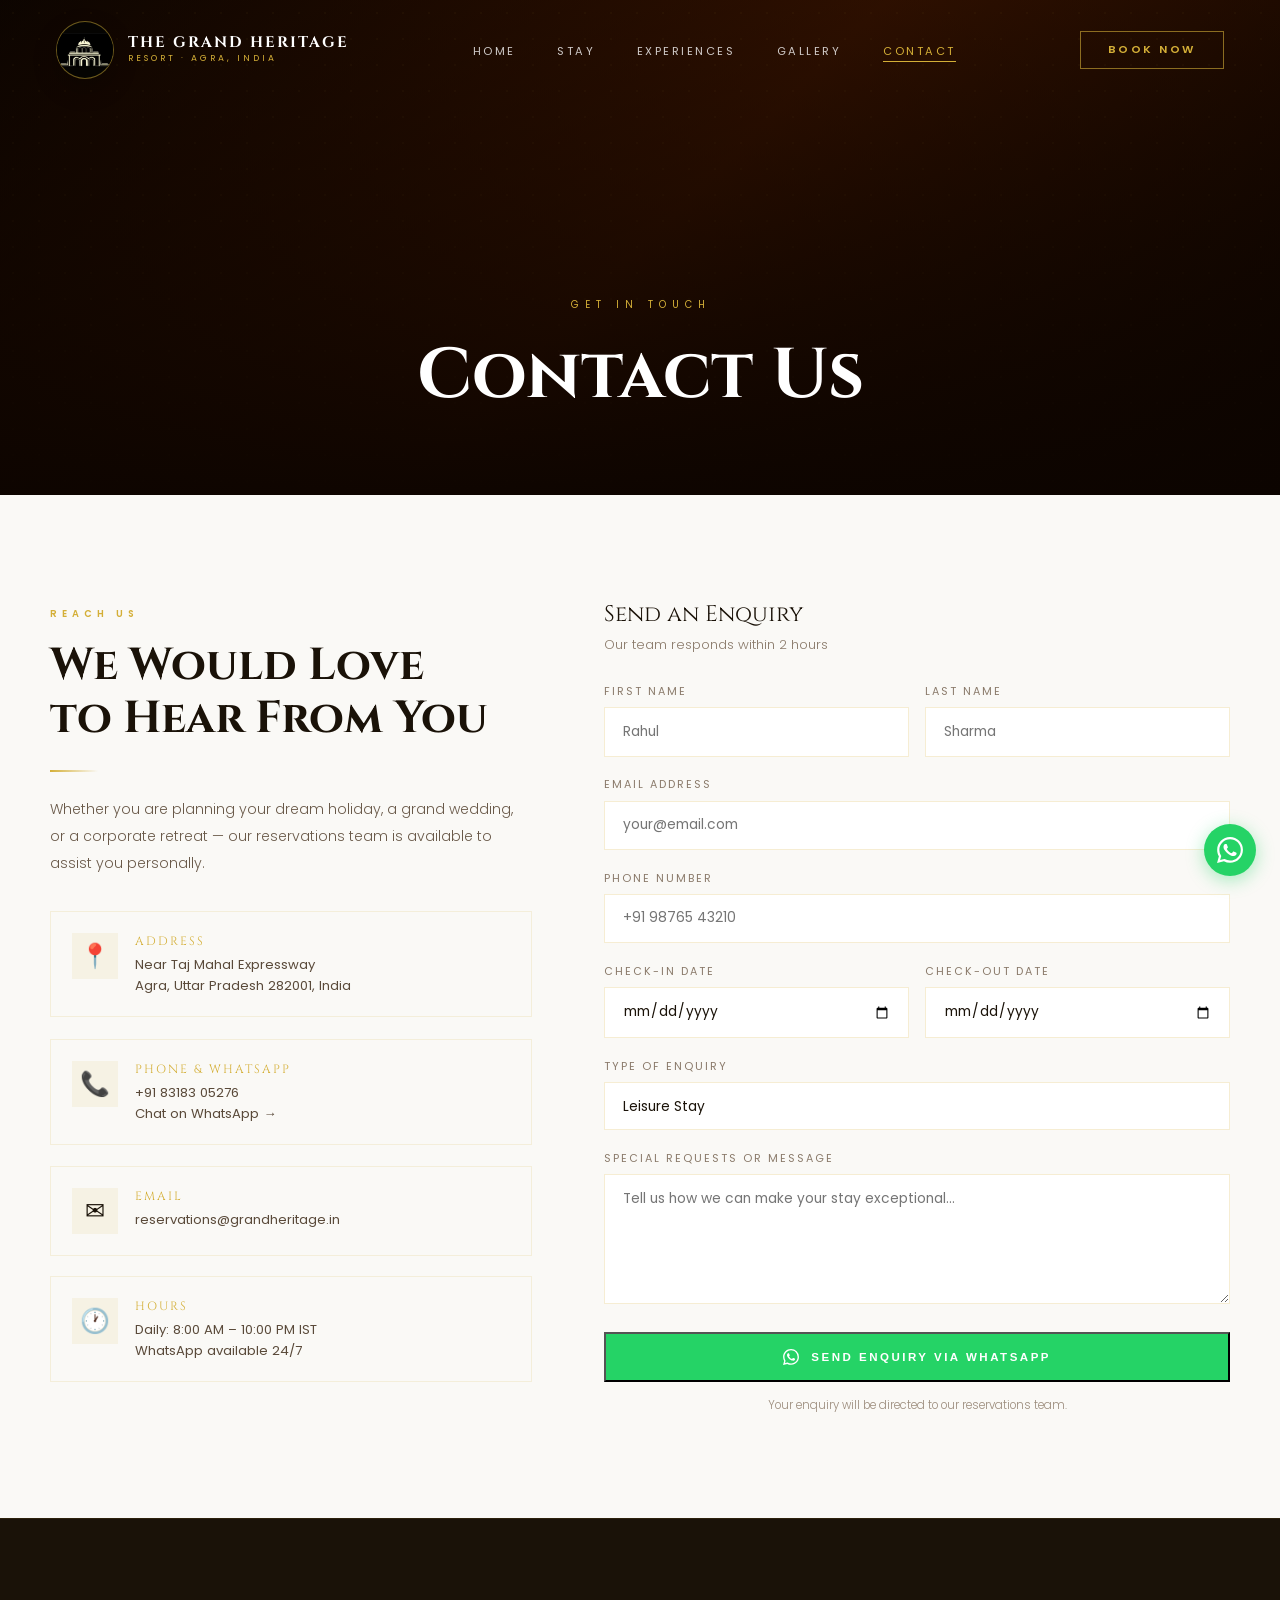
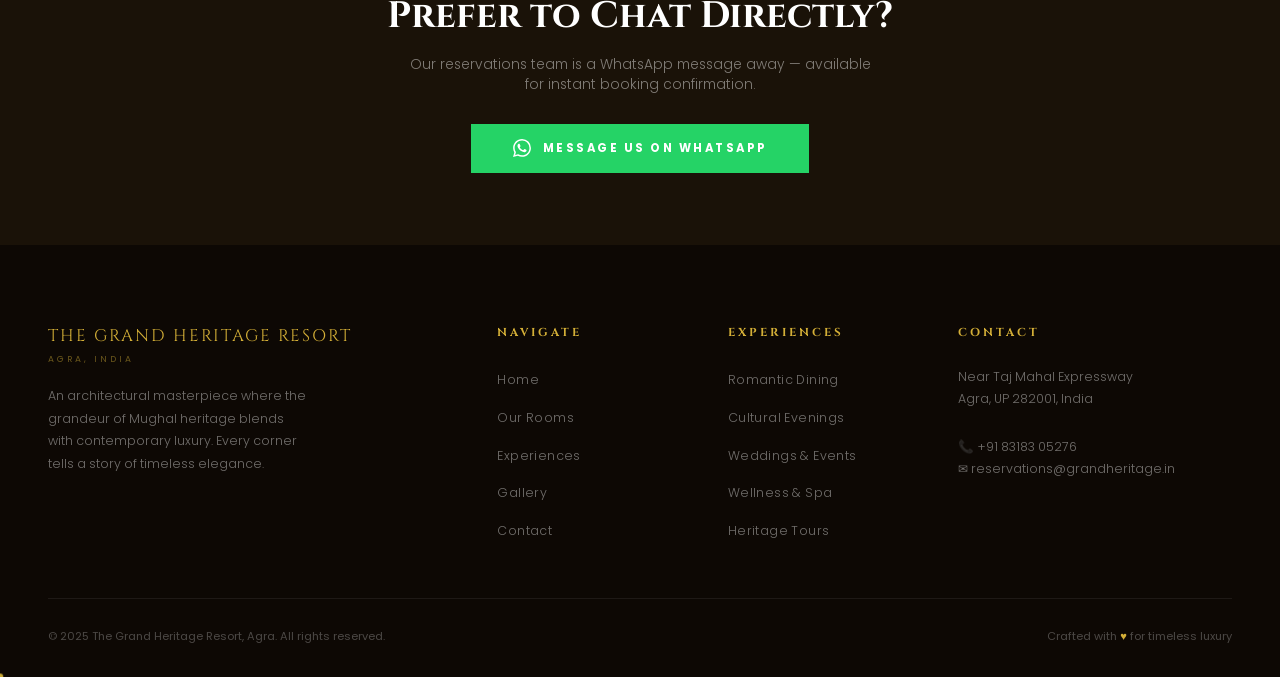
==== contact.html @ f19bd573 "Initial commit" ====
<!DOCTYPE html>
<html lang="en">
<head>
<meta charset="UTF-8">
<meta name="viewport" content="width=device-width,initial-scale=1.0">
<meta name="description" content="The Grand Heritage Resort, Agra — Luxury Heritage Hotel near Taj Mahal">
<title>Contact — The Grand Heritage Resort Agra</title>
<link rel="preconnect" href="https://fonts.googleapis.com"><link rel="preconnect" href="https://fonts.gstatic.com" crossorigin><link href="https://fonts.googleapis.com/css2?family=Cinzel:wght@400;600;700;900&family=Playfair+Display:ital,wght@0,400;0,700;1,400&family=Poppins:wght@300;400;500;600&display=swap" rel="stylesheet">
<link rel="stylesheet" href="style.css">
</head>
<body>
<nav class="navbar" id="navbar">
  <div class="nav-logo">
    <div class="nav-logo-crest">
      <img src="Images/Navlogo.png" alt="The Grand Heritage Resort logo" class="nav-logo-crest-img">
    </div>
    <div>
      <div class="nav-logo-text">THE GRAND HERITAGE</div>
      <div class="nav-logo-sub">Resort · Agra, India</div>
    </div>
  </div>
  <ul class="nav-links">
    <li><a href="index.html" id="nav-home">Home</a></li>
    <li><a href="stay.html" id="nav-stay">Stay</a></li>
    <li><a href="experiences.html" id="nav-exp">Experiences</a></li>
    <li><a href="gallery.html" id="nav-gallery">Gallery</a></li>
    <li><a href="contact.html" id="nav-contact"  class="active">Contact</a></li>
  </ul>
  <a href="https://wa.me/918318305276?text=Hello%20I%20want%20to%20book%20a%20room%20at%20The%20Grand%20Heritage%20Resort" target="_blank" rel="noopener" class="nav-cta"><span>Book Now</span></a>
  <button class="hamburger" id="hamburger" aria-label="Open menu" aria-expanded="false">
    <span></span><span></span><span></span>
  </button>
</nav>
<div class="mobile-menu" id="mobileMenu" role="dialog" aria-label="Navigation">
  <button class="mobile-close" id="mobileClose" aria-label="Close menu">✕</button>
  <a href="index.html" onclick="closeMobile()">Home</a>
  <div class="mob-divider"></div>
  <a href="stay.html" onclick="closeMobile()">Stay</a>
  <div class="mob-divider"></div>
  <a href="experiences.html" onclick="closeMobile()">Experiences</a>
  <div class="mob-divider"></div>
  <a href="gallery.html" onclick="closeMobile()">Gallery</a>
  <div class="mob-divider"></div>
  <a href="contact.html" onclick="closeMobile()">Contact</a>
  <div class="mob-divider"></div>
  <a href="https://wa.me/918318305276?text=Hello%20I%20want%20to%20book%20a%20room%20at%20The%20Grand%20Heritage%20Resort" target="_blank" rel="noopener" class="mob-book" onclick="closeMobile()">Book Now</a>
</div>

<section class="page-hero">
  <div class="page-hero-bg" style="background:linear-gradient(135deg,#0D0500,#3D1500,#0D0500);"></div>
  <div class="page-hero-pattern"></div>
  <div class="page-hero-overlay"></div>
  <div class="page-hero-content sr">
    <span class="hero-lbl">Get in Touch</span>
    <h1>Contact Us</h1>
  </div>
</section>

<section class="contact-section">
  <div class="contact-inner">
    <div class="sr sr-left">
      <span class="section-label">Reach Us</span>
      <h2 class="section-title" style="margin-bottom:1.3rem;">We Would Love<br>to Hear From You</h2>
      <div class="section-divider left"></div>
      <p style="color:#6A5A4A;line-height:1.9;font-size:.88rem;margin-bottom:2.2rem;font-weight:300;">Whether you are planning your dream holiday, a grand wedding, or a corporate retreat — our reservations team is available to assist you personally.</p>
      <div class="info-cards">
        <div class="info-card" data-tilt><div class="info-icon">📍</div><div><div class="info-title">Address</div><div class="info-value">Near Taj Mahal Expressway<br>Agra, Uttar Pradesh 282001, India</div></div></div>
        <div class="info-card" data-tilt><div class="info-icon">📞</div><div><div class="info-title">Phone & WhatsApp</div><div class="info-value"><a href="tel:+918318305276">+91 83183 05276</a><br><a href="https://wa.me/918318305276?text=Hello%20I%20want%20to%20book%20a%20room%20at%20The%20Grand%20Heritage%20Resort" target="_blank" rel="noopener">Chat on WhatsApp →</a></div></div></div>
        <div class="info-card" data-tilt><div class="info-icon">✉</div><div><div class="info-title">Email</div><div class="info-value"><a href="mailto:reservations@grandheritage.in">reservations@grandheritage.in</a></div></div></div>
        <div class="info-card" data-tilt><div class="info-icon">🕐</div><div><div class="info-title">Hours</div><div class="info-value">Daily: 8:00 AM – 10:00 PM IST<br>WhatsApp available 24/7</div></div></div>
      </div>
    </div>
    <div class="sr sr-right">
      <div class="contact-form-title">Send an Enquiry</div>
      <div class="contact-form-sub">Our team responds within 2 hours</div>
      <div id="contactForm">
        <div class="form-row">
          <div class="form-group"><label>First Name</label><input type="text" id="fname" placeholder="Rahul"></div>
          <div class="form-group"><label>Last Name</label><input type="text" id="lname" placeholder="Sharma"></div>
        </div>
        <div class="form-group"><label>Email Address</label><input type="email" id="email" placeholder="your@email.com"></div>
        <div class="form-group"><label>Phone Number</label><input type="tel" id="phone" placeholder="+91 98765 43210"></div>
        <div class="form-row">
          <div class="form-group"><label>Check-in Date</label><input type="date" id="checkin"></div>
          <div class="form-group"><label>Check-out Date</label><input type="date" id="checkout"></div>
        </div>
        <div class="form-group"><label>Type of Enquiry</label>
          <select id="enquiryType"><option>Leisure Stay</option><option>Honeymoon / Romantic</option><option>Wedding & Events</option><option>Corporate</option><option>Heritage Tour Package</option></select>
        </div>
        <div class="form-group"><label>Special Requests or Message</label><textarea id="message" placeholder="Tell us how we can make your stay exceptional..."></textarea></div>
        <a id="waSubmitBtn" href="https://wa.me/918318305276?text=Hello%20I%20want%20to%20book%20a%20room%20at%20The%20Grand%20Heritage%20Resort" target="_blank" rel="noopener" style="display:block;">
          <button class="btn-wa" style="width:100%;justify-content:center;">
            <svg width="16" height="16" viewBox="0 0 24 24" fill="currentColor"><path d="M17.472 14.382c-.297-.149-1.758-.867-2.03-.967-.273-.099-.471-.148-.67.15-.197.297-.767.966-.94 1.164-.173.199-.347.223-.644.075-.297-.15-1.255-.463-2.39-1.475-.883-.788-1.48-1.761-1.653-2.059-.173-.297-.018-.458.13-.606.134-.133.298-.347.446-.52.149-.174.198-.298.298-.497.099-.198.05-.371-.025-.52-.075-.149-.669-1.612-.916-2.207-.242-.579-.487-.5-.669-.51-.173-.008-.371-.01-.57-.01-.198 0-.52.074-.792.372-.272.297-1.04 1.016-1.04 2.479 0 1.462 1.065 2.875 1.213 3.074.149.198 2.096 3.2 5.077 4.487.709.306 1.262.489 1.694.625.712.227 1.36.195 1.871.118.571-.085 1.758-.719 2.006-1.413.248-.694.248-1.289.173-1.413-.074-.124-.272-.198-.57-.347m-5.421 7.403h-.004a9.87 9.87 0 01-5.031-1.378l-.361-.214-3.741.982.998-3.648-.235-.374a9.86 9.86 0 01-1.51-5.26c.001-5.45 4.436-9.884 9.888-9.884 2.64 0 5.122 1.03 6.988 2.898a9.825 9.825 0 012.893 6.994c-.003 5.45-4.437 9.884-9.885 9.884m8.413-18.297A11.815 11.815 0 0012.05 0C5.495 0 .16 5.335.157 11.892c0 2.096.547 4.142 1.588 5.945L.057 24l6.305-1.654a11.882 11.882 0 005.683 1.448h.005c6.554 0 11.89-5.335 11.893-11.893a11.821 11.821 0 00-3.48-8.413z"/></svg>
            Send Enquiry via WhatsApp
          </button>
        </a>
        <p style="font-size:.72rem;color:#9A8A7A;margin-top:.9rem;text-align:center;font-weight:300;">Your enquiry will be directed to our reservations team.</p>
      </div>
    </div>
  </div>
</section>

<section class="wa-cta sr">
  <h2>Prefer to Chat Directly?</h2>
  <p>Our reservations team is a WhatsApp message away — available for instant booking confirmation.</p>
  <a href="https://wa.me/918318305276?text=Hello%20I%20want%20to%20book%20a%20room%20at%20The%20Grand%20Heritage%20Resort" target="_blank" rel="noopener" class="btn-wa">
    <svg width="18" height="18" viewBox="0 0 24 24" fill="currentColor"><path d="M17.472 14.382c-.297-.149-1.758-.867-2.03-.967-.273-.099-.471-.148-.67.15-.197.297-.767.966-.94 1.164-.173.199-.347.223-.644.075-.297-.15-1.255-.463-2.39-1.475-.883-.788-1.48-1.761-1.653-2.059-.173-.297-.018-.458.13-.606.134-.133.298-.347.446-.52.149-.174.198-.298.298-.497.099-.198.05-.371-.025-.52-.075-.149-.669-1.612-.916-2.207-.242-.579-.487-.5-.669-.51-.173-.008-.371-.01-.57-.01-.198 0-.52.074-.792.372-.272.297-1.04 1.016-1.04 2.479 0 1.462 1.065 2.875 1.213 3.074.149.198 2.096 3.2 5.077 4.487.709.306 1.262.489 1.694.625.712.227 1.36.195 1.871.118.571-.085 1.758-.719 2.006-1.413.248-.694.248-1.289.173-1.413-.074-.124-.272-.198-.57-.347m-5.421 7.403h-.004a9.87 9.87 0 01-5.031-1.378l-.361-.214-3.741.982.998-3.648-.235-.374a9.86 9.86 0 01-1.51-5.26c.001-5.45 4.436-9.884 9.888-9.884 2.64 0 5.122 1.03 6.988 2.898a9.825 9.825 0 012.893 6.994c-.003 5.45-4.437 9.884-9.885 9.884m8.413-18.297A11.815 11.815 0 0012.05 0C5.495 0 .16 5.335.157 11.892c0 2.096.547 4.142 1.588 5.945L.057 24l6.305-1.654a11.882 11.882 0 005.683 1.448h.005c6.554 0 11.89-5.335 11.893-11.893a11.821 11.821 0 00-3.48-8.413z"/></svg>
    Message Us on WhatsApp
  </a>
</section>

<a href="https://wa.me/918318305276?text=Hello%20I%20want%20to%20book%20a%20room%20at%20The%20Grand%20Heritage%20Resort" target="_blank" rel="noopener" class="float-wa" aria-label="WhatsApp Booking"><svg viewBox="0 0 24 24"><path d="M17.472 14.382c-.297-.149-1.758-.867-2.03-.967-.273-.099-.471-.148-.67.15-.197.297-.767.966-.94 1.164-.173.199-.347.223-.644.075-.297-.15-1.255-.463-2.39-1.475-.883-.788-1.48-1.761-1.653-2.059-.173-.297-.018-.458.13-.606.134-.133.298-.347.446-.52.149-.174.198-.298.298-.497.099-.198.05-.371-.025-.52-.075-.149-.669-1.612-.916-2.207-.242-.579-.487-.5-.669-.51-.173-.008-.371-.01-.57-.01-.198 0-.52.074-.792.372-.272.297-1.04 1.016-1.04 2.479 0 1.462 1.065 2.875 1.213 3.074.149.198 2.096 3.2 5.077 4.487.709.306 1.262.489 1.694.625.712.227 1.36.195 1.871.118.571-.085 1.758-.719 2.006-1.413.248-.694.248-1.289.173-1.413-.074-.124-.272-.198-.57-.347m-5.421 7.403h-.004a9.87 9.87 0 01-5.031-1.378l-.361-.214-3.741.982.998-3.648-.235-.374a9.86 9.86 0 01-1.51-5.26c.001-5.45 4.436-9.884 9.888-9.884 2.64 0 5.122 1.03 6.988 2.898a9.825 9.825 0 012.893 6.994c-.003 5.45-4.437 9.884-9.885 9.884m8.413-18.297A11.815 11.815 0 0012.05 0C5.495 0 .16 5.335.157 11.892c0 2.096.547 4.142 1.588 5.945L.057 24l6.305-1.654a11.882 11.882 0 005.683 1.448h.005c6.554 0 11.89-5.335 11.893-11.893a11.821 11.821 0 00-3.48-8.413z"/></svg></a>
<footer>
  <div class="footer-grid">
    <div class="footer-brand footer-col">
      <div style="font-family:'Cinzel',serif;font-size:1.05rem;color:var(--gold);letter-spacing:2px;">THE GRAND HERITAGE RESORT</div>
      <div style="font-size:.55rem;letter-spacing:3px;color:rgba(212,175,55,.48);margin-top:.35rem;text-transform:uppercase;">Agra, India</div>
      <p>An architectural masterpiece where the grandeur of Mughal heritage blends with contemporary luxury. Every corner tells a story of timeless elegance.</p>
    </div>
    <div class="footer-col">
      <h4>Navigate</h4>
      <ul><li><a href="index.html">Home</a></li><li><a href="stay.html">Our Rooms</a></li><li><a href="experiences.html">Experiences</a></li><li><a href="gallery.html">Gallery</a></li><li><a href="contact.html">Contact</a></li></ul>
    </div>
    <div class="footer-col">
      <h4>Experiences</h4>
      <ul><li><a href="experiences.html">Romantic Dining</a></li><li><a href="experiences.html">Cultural Evenings</a></li><li><a href="experiences.html">Weddings & Events</a></li><li><a href="experiences.html">Wellness & Spa</a></li><li><a href="experiences.html">Heritage Tours</a></li></ul>
    </div>
    <div class="footer-col">
      <h4>Contact</h4>
      <p>Near Taj Mahal Expressway<br>Agra, UP 282001, India</p><br>
      <p>📞 +91 83183 05276</p><p>✉ reservations@grandheritage.in</p>
    </div>
  </div>
  <div class="footer-bottom">
    <span>© 2025 The Grand Heritage Resort, Agra. All rights reserved.</span>
    <span>Crafted with <span class="footer-gold">♥</span> for timeless luxury</span>
  </div>
</footer>
<script src="script.js" defer></script>
<script>
(function(){var el=document.getElementById('nav-contact');if(el)el.classList.add('active');})();

document.addEventListener('DOMContentLoaded', function() {
  const waBtn = document.getElementById('waSubmitBtn');
  if(waBtn) {
    waBtn.addEventListener('click', function(e) {
      e.preventDefault();
      const fname = document.getElementById('fname').value.trim();
      const lname = document.getElementById('lname').value.trim();
      const email = document.getElementById('email').value.trim();
      const phone = document.getElementById('phone').value.trim();
      const checkin = document.getElementById('checkin').value;
      const checkout = document.getElementById('checkout').value;
      const enqType = document.getElementById('enquiryType').value;
      const msg = document.getElementById('message').value.trim();

      let text = `*New Booking Enquiry*\n`;
      if(fname || lname) text += `*Name:* ${fname} ${lname}\n`;
      if(email) text += `*Email:* ${email}\n`;
      if(phone) text += `*Phone:* ${phone}\n`;
      if(checkin) text += `*Check-in:* ${checkin}\n`;
      if(checkout) text += `*Check-out:* ${checkout}\n`;
      if(enqType) text += `*Enquiry Type:* ${enqType}\n`;
      if(msg) text += `*\nMessage:* ${msg}\n`;

      // If absolutely no fields are filled, we can use a fallback message
      if (text === `*New Booking Enquiry*\n`) {
        text = "Hello I want to book a room at The Grand Heritage Resort";
      }

      const phoneNum = "918318305276";
      const url = `https://wa.me/${phoneNum}?text=${encodeURIComponent(text)}`;
      window.open(url, '_blank');
    });
  }
});
</script>
</body>
</html>
---- style.css ----
/* ================================================================
   THE GRAND HERITAGE RESORT — style.css
   Fixes: blur, mobile, navbar, gallery, performance
   ================================================================ */

/* ----------------------------------------------------------------
   1. DESIGN TOKENS
   ---------------------------------------------------------------- */
:root {
  --gold:        #D4AF37;
  --gold-light:  #E8C84A;
  --gold-dark:   #B8962E;
  --gold-glow:   rgba(212,175,55,.35);
  --ivory:       #FAF9F6;
  --white:       #ffffff;
  --dark:        #1A1208;
  --charcoal:    #2C2416;
  --text-muted:  rgba(255,255,255,.65);
  --ease-out:    cubic-bezier(0.23, 1, 0.32, 1);
  --ease-spring: cubic-bezier(0.34, 1.56, 0.64, 1);
}

/* ----------------------------------------------------------------
   2. RESET & BASE
   ---------------------------------------------------------------- */
*, *::before, *::after { box-sizing: border-box; margin: 0; padding: 0; }
html { scroll-behavior: smooth; overflow-x: hidden; }
body {
  font-family: 'Poppins', sans-serif;
  background: var(--ivory);
  color: var(--dark);
  overflow-x: hidden;
  -webkit-font-smoothing: antialiased;
  -moz-osx-font-smoothing: grayscale;
}
img { max-width: 100%; display: block; }
a  { text-decoration: none; color: inherit; }

/* ----------------------------------------------------------------
   3. SCROLL PROGRESS BAR
   ---------------------------------------------------------------- */
.scroll-progress {
  position: fixed; top: 0; left: 0; height: 2px;
  background: linear-gradient(to right, var(--gold-dark), var(--gold), var(--gold-light));
  width: 0; z-index: 99999;
  box-shadow: 0 0 8px rgba(212,175,55,.6);
  transition: width .1s linear;
  pointer-events: none;
}

/* ----------------------------------------------------------------
   4. CUSTOM CURSOR (desktop only)
   ---------------------------------------------------------------- */
.cursor-dot {
  position: fixed; width: 7px; height: 7px;
  background: var(--gold); border-radius: 50%;
  pointer-events: none; z-index: 99998;
  transform: translate(-50%,-50%);
  transition: opacity .3s;
  mix-blend-mode: difference;
}
.cursor-ring {
  position: fixed; width: 34px; height: 34px;
  border: 1px solid rgba(212,175,55,.65);
  border-radius: 50%; pointer-events: none;
  z-index: 99997; transform: translate(-50%,-50%);
  transition: width .3s, height .3s, border-color .3s, background .3s;
}
.cursor-ring.hovering {
  width: 54px; height: 54px;
  border-color: var(--gold);
  background: rgba(212,175,55,.05);
}
@media (min-width: 769px) {
  body { cursor: none; }
  a, button, [role="button"] { cursor: none; }
}

/* ----------------------------------------------------------------
   5. NAVBAR — glassmorphism, responsive
   ---------------------------------------------------------------- */
.navbar {
  position: fixed; top: 0; left: 0; right: 0;
  z-index: 1000;
  padding: 1.3rem 3.5rem;
  display: flex; align-items: center; justify-content: space-between;
  transition: padding .45s var(--ease-out), background .45s, box-shadow .45s;
}
.navbar.scrolled {
  padding: .8rem 3.5rem;
  background: rgba(20,12,4,.92);
  backdrop-filter: blur(20px) saturate(150%);
  -webkit-backdrop-filter: blur(20px) saturate(150%);
  box-shadow: 0 1px 0 rgba(212,175,55,.1), 0 8px 40px rgba(0,0,0,.45);
}

/* Logo */
.nav-logo { display: flex; align-items: center; gap: .85rem; }
.nav-logo > div:last-child {
  display: flex;
  flex-direction: column;
  justify-content: center;
  gap: .18rem;
  transform: translateY(-1px);
}
.nav-logo-crest {
  width: 58px; height: 58px;
  border: 1px solid rgba(212,175,55,.5);
  border-radius: 50%;
  display: flex; align-items: center; justify-content: center;
  overflow: hidden;
  background: #050402;
  box-shadow: 0 10px 24px rgba(0,0,0,.22);
  flex-shrink: 0;
  padding: 4px;
}
.nav-logo-crest-img {
  width: 100%;
  height: 100%;
  object-fit: contain;
  object-position: center;
  transform: scale(1.55);
}
.nav-logo-text {
  font-family: 'Cinzel', serif; font-size: .95rem;
  font-weight: 700; color: #fff; letter-spacing: 2px; line-height: 1.08;
}
.nav-logo-sub {
  font-size: .55rem; letter-spacing: 3px;
  color: var(--gold); font-weight: 400; text-transform: uppercase; line-height: 1;
}

/* Nav links */
.nav-links { display: flex; gap: 2.6rem; list-style: none; }
.nav-links a {
  font-size: .7rem; letter-spacing: 2.5px; text-transform: uppercase;
  color: rgba(255,255,255,.78); font-weight: 400;
  position: relative; transition: color .3s;
  padding-bottom: 3px;
}
.nav-links a::after {
  content: ''; position: absolute; bottom: 0; left: 0;
  width: 0; height: 1px; background: var(--gold);
  transition: width .35s var(--ease-out);
}
.nav-links a:hover, .nav-links a.active { color: var(--gold); }
.nav-links a:hover::after, .nav-links a.active::after { width: 100%; }

/* Book Now button */
.nav-cta {
  font-size: .7rem; letter-spacing: 2.5px; text-transform: uppercase;
  font-weight: 600; color: var(--gold);
  padding: .6rem 1.7rem;
  border: 1px solid rgba(212,175,55,.6);
  position: relative; overflow: hidden;
  transition: color .35s;
}
.nav-cta::before {
  content: ''; position: absolute;
  inset: 0; background: var(--gold);
  transform: translateY(101%); transition: transform .35s;
}
.nav-cta:hover { color: var(--dark); }
.nav-cta:hover::before { transform: translateY(0); }
.nav-cta span { position: relative; z-index: 1; }

/* Hamburger */
.hamburger {
  display: none; flex-direction: column; gap: 5px;
  background: none; border: none; cursor: pointer; padding: 6px;
}
.hamburger span {
  display: block; width: 22px; height: 1.5px;
  background: var(--gold);
  transition: transform .35s var(--ease-out), opacity .3s, width .3s;
  transform-origin: center;
}
.hamburger.open span:nth-child(1) { transform: translateY(6.5px) rotate(45deg); }
.hamburger.open span:nth-child(2) { opacity: 0; width: 0; }
.hamburger.open span:nth-child(3) { transform: translateY(-6.5px) rotate(-45deg); }
body.menu-open .hamburger {
  opacity: 0;
  pointer-events: none;
}

/* Mobile menu overlay */
.mobile-menu {
  position: fixed; inset: 0;
  background: rgba(18,10,2,.97);
  z-index: 1100;
  display: flex; flex-direction: column;
  align-items: center; justify-content: center; gap: 2.2rem;
  opacity: 0; pointer-events: none;
  transition: opacity .4s var(--ease-out);
}
.mobile-menu.open { opacity: 1; pointer-events: all; }
.mobile-menu a {
  font-family: 'Cinzel', serif; font-size: 1.3rem;
  letter-spacing: 3px; color: rgba(255,255,255,.75);
  transition: color .3s; text-transform: uppercase;
}
.mobile-menu a:hover { color: var(--gold); }
.mobile-menu .mob-divider { width: 36px; height: 1px; background: rgba(212,175,55,.2); }
.mobile-menu .mob-book {
  margin-top: .5rem;
  background: var(--gold); color: var(--dark);
  padding: .85rem 2.5rem;
  font-size: .72rem; letter-spacing: 3px; font-family: 'Cinzel', serif;
}
.mobile-close {
  position: absolute; top: 1.8rem; right: 1.8rem;
  background: none; border: 1px solid rgba(212,175,55,.35);
  color: var(--gold); width: 40px; height: 40px;
  cursor: pointer; font-size: 1.1rem;
  display: flex; align-items: center; justify-content: center;
  line-height: 1;
  z-index: 1101;
  transition: border-color .3s, background .3s;
}
.mobile-close:hover { border-color: var(--gold); background: rgba(212,175,55,.1); }

/* ----------------------------------------------------------------
   6. SHARED SECTION STYLES
   ---------------------------------------------------------------- */
.section-label {
  display: inline-block; font-size: .6rem;
  letter-spacing: 5px; text-transform: uppercase;
  color: var(--gold); font-weight: 600; margin-bottom: 1.1rem;
}
.section-title {
  font-family: 'Cinzel', serif;
  font-size: clamp(1.8rem, 3.5vw, 2.8rem);
  font-weight: 700; line-height: 1.2; color: var(--dark);
}
.section-title.light { color: #fff; }
.section-divider {
  height: 2px;
  background: linear-gradient(to right, var(--gold), transparent);
  margin: 1.5rem 0; width: 0;
  transition: width .9s var(--ease-out);
}
.section-divider.animated { width: 48px; }
.section-divider.center { margin: 1.5rem auto; }

/* ----------------------------------------------------------------
   7. BUTTONS
   ---------------------------------------------------------------- */
.btn-gold {
  display: inline-flex; align-items: center; gap: .55rem;
  background: var(--gold); color: var(--dark);
  font-size: .7rem; letter-spacing: 2.5px;
  text-transform: uppercase; font-weight: 700;
  padding: .95rem 2.4rem;
  border: 1.5px solid var(--gold);
  position: relative; overflow: hidden;
  transition: all .4s var(--ease-out);
}
.btn-gold:hover {
  background: transparent; color: var(--gold);
  transform: translateY(-3px);
  box-shadow: 0 8px 28px var(--gold-glow);
}
.btn-gold:active { transform: translateY(1px); }

.btn-outline {
  display: inline-flex; align-items: center; gap: .55rem;
  background: transparent; color: rgba(255,255,255,.82);
  font-size: .7rem; letter-spacing: 2.5px;
  text-transform: uppercase; font-weight: 400;
  padding: .95rem 2.4rem;
  border: 1px solid rgba(255,255,255,.32);
  transition: all .4s var(--ease-out);
}
.btn-outline:hover {
  border-color: var(--gold); color: var(--gold);
  transform: translateY(-3px);
}
.btn-gold:active, .btn-outline:active { transform: translateY(1px); }

/* Ripple */
.btn-ripple {
  position: absolute; border-radius: 50%;
  background: rgba(255,255,255,.28);
  transform: scale(0);
  animation: ripple .65s linear;
  pointer-events: none;
}
@keyframes ripple { to { transform: scale(4); opacity: 0; } }

/* ----------------------------------------------------------------
   8. FLOATING WHATSAPP — FIX position, size, no overlap
   ---------------------------------------------------------------- */
.float-wa {
  position: fixed; bottom: 1.5rem; right: 1.5rem;
  z-index: 9990; width: 52px; height: 52px;
  background: #25D366; border-radius: 50%;
  display: flex; align-items: center; justify-content: center;
  box-shadow: 0 4px 18px rgba(37,211,102,.4);
  animation: waFloat 3s ease-in-out infinite;
  transition: transform .3s var(--ease-spring), box-shadow .3s;
}
.float-wa:hover {
  transform: scale(1.15) translateY(-3px) !important;
  animation: none;
  box-shadow: 0 8px 32px rgba(37,211,102,.55), 0 0 0 6px rgba(37,211,102,.12);
}
.float-wa svg { width: 26px; height: 26px; fill: #fff; }
@keyframes waFloat { 0%,100%{transform:translateY(0)} 50%{transform:translateY(-5px)} }
@keyframes waPulse {
  0%  { box-shadow: 0 4px 18px rgba(37,211,102,.4), 0 0 0 0 rgba(37,211,102,.25); }
  60% { box-shadow: 0 4px 24px rgba(37,211,102,.5), 0 0 0 12px rgba(37,211,102,0); }
  100%{ box-shadow: 0 4px 18px rgba(37,211,102,.4), 0 0 0 0 rgba(37,211,102,0); }
}

/* ----------------------------------------------------------------
   9. SCROLL REVEAL
   ---------------------------------------------------------------- */
.sr {
  opacity: 0; transform: translateY(45px) scale(.97);
  transition: opacity .8s var(--ease-out), transform .8s var(--ease-out);
  will-change: opacity, transform;
}
.sr.visible { opacity: 1; transform: none; }
.sr-left  { opacity: 0; transform: translateX(-55px); transition: opacity .8s var(--ease-out), transform .8s var(--ease-out); }
.sr-right { opacity: 0; transform: translateX(55px);  transition: opacity .8s var(--ease-out), transform .8s var(--ease-out); }
.sr-left.visible, .sr-right.visible { opacity: 1; transform: none; }
.sr-d1 { transition-delay: .08s !important; }
.sr-d2 { transition-delay: .16s !important; }
.sr-d3 { transition-delay: .24s !important; }
.sr-d4 { transition-delay: .32s !important; }
.sr-d5 { transition-delay: .40s !important; }

/* ----------------------------------------------------------------
   10. HERO — FIX BLUR ISSUE
   ---------------------------------------------------------------- */
.hero {
  position: relative; height: 100vh; min-height: 580px;
  overflow: hidden;
  display: flex; align-items: center; justify-content: center;
}

/* Background image — NO blur, clean */
.hero-bg {
  position: absolute; inset: -5%;
  background-size: cover;
  background-position: center 30%;
  /* FIX: removed backdrop-filter, no blur, only gentle animation */
  will-change: transform;
}

/* Single clean overlay — not too dark so hotel image visible */
.hero-overlay {
  position: absolute; inset: 0;
  background: linear-gradient(
    175deg,
    rgba(12,6,2,.48) 0%,
    rgba(15,8,2,.28) 40%,
    rgba(12,6,2,.62) 100%
  );
}

/* Vignette for depth — no blur */
.hero-vignette {
  position: absolute; inset: 0;
  background: radial-gradient(ellipse at center, transparent 42%, rgba(8,4,0,.48) 100%);
  pointer-events: none;
}

/* Hero content — REMOVE glass blur */
.hero-content {
  position: relative; z-index: 2;
  text-align: center; padding: 0 2rem;
  max-width: 880px;
  will-change: transform;
}
/* NO .hero-glass blur element — that was causing blur */

.hero-label {
  font-size: .6rem; letter-spacing: 7px; text-transform: uppercase;
  color: var(--gold); margin-bottom: 1.8rem; display: block;
}
.hero-title {
  font-family: 'Cinzel', serif;
  font-size: clamp(2.2rem, 5vw, 4.8rem);
  font-weight: 700; color: #fff; line-height: 1.12;
  margin-bottom: 1.5rem;
  text-shadow: 0 2px 24px rgba(0,0,0,.35);
  letter-spacing: 1px;
}
.hero-title em {
  color: var(--gold); font-style: normal;
  text-shadow: 0 0 18px rgba(212,175,55,.55), 0 0 50px rgba(212,175,55,.2);
}
.hero-sub {
  font-size: clamp(.85rem, 1.6vw, 1.05rem);
  color: rgba(255,255,255,.75); font-weight: 300;
  letter-spacing: 1.5px; margin-bottom: 3rem; line-height: 1.7;
}
.hero-btns {
  display: flex; gap: 1.2rem; justify-content: center; flex-wrap: wrap;
}

/* Scroll indicator */
.scroll-ind {
  position: absolute; bottom: 2.2rem; left: 50%;
  transform: translateX(-50%); z-index: 2;
  display: flex; flex-direction: column; align-items: center; gap: .5rem;
  color: rgba(255,255,255,.42); font-size: .56rem; letter-spacing: 4px; text-transform: uppercase;
}
.scroll-line {
  width: 1px; height: 40px;
  background: linear-gradient(var(--gold), transparent);
  animation: scrollPulse 2.1s infinite;
}
@keyframes scrollPulse {
  0%   { transform: scaleY(0); transform-origin: top; opacity: 0; }
  40%  { transform: scaleY(1); transform-origin: top; opacity: 1; }
  80%  { transform: scaleY(1); transform-origin: bottom; opacity: 1; }
  100% { transform: scaleY(0); transform-origin: bottom; opacity: 0; }
}

/* Hero load animations */
@keyframes fadeUp { from { opacity:0; transform:translateY(28px); } to { opacity:1; transform:none; } }

/* ----------------------------------------------------------------
   11. INTRO STRIP
   ---------------------------------------------------------------- */
.intro-strip {
  background: var(--dark);
  padding: 1.6rem 3rem;
  display: flex; align-items: center; justify-content: center;
  gap: 2.5rem; flex-wrap: wrap;
  border-top: 1px solid rgba(212,175,55,.1);
}
.strip-item {
  display: flex; align-items: center; gap: .7rem;
  color: rgba(255,255,255,.58); font-size: .7rem;
  letter-spacing: 1.4px; font-weight: 300;
}
.strip-sep { width: 1px; height: 20px; background: rgba(255,255,255,.1); }

/* ----------------------------------------------------------------
   12. LOGO SECTION (replaces 25+ years)
   ---------------------------------------------------------------- */
.logo-section {
  background: var(--white);
  padding: 4rem 2rem;
  display: flex; flex-direction: column;
  align-items: center; justify-content: center;
  text-align: center;
  border-top: 1px solid rgba(212,175,55,.12);
  border-bottom: 1px solid rgba(212,175,55,.12);
}
.logo-section .logo-frame {
  width: min(100%, 460px);
  background: #050402;
  padding: .5rem;
  border: 1px solid rgba(212,175,55,.18);
  box-shadow: 0 18px 38px rgba(16,10,4,.14);
}
.logo-section .logo-img {
  width: 100%;
  height: auto;
  margin: 0 auto;
  transition: filter .4s, transform .4s;
}
.logo-section .logo-img:hover {
  transform: scale(1.04);
}
.logo-section .logo-tagline {
  margin-top: 1.2rem;
  font-size: .62rem; letter-spacing: 5px;
  text-transform: uppercase; color: rgba(0,0,0,.4);
  font-weight: 300;
}
/* Decorative gold line around logo section */
.logo-section .logo-ornament {
  display: flex; align-items: center; gap: 1rem; margin-bottom: 1.5rem;
}
.logo-section .logo-ornament::before,
.logo-section .logo-ornament::after {
  content: ''; flex: 1; max-width: 80px; height: 1px;
  background: linear-gradient(to right, transparent, var(--gold), transparent);
}
.logo-section .logo-ornament span {
  color: var(--gold); font-size: .7rem; letter-spacing: 4px;
}

/* ----------------------------------------------------------------
   13. HERITAGE SECTION
   ---------------------------------------------------------------- */
.heritage-section { padding: 8rem 3rem; background: var(--ivory); }
.heritage-inner {
  max-width: 1180px; margin: 0 auto;
  display: grid; grid-template-columns: 1fr 1fr;
  gap: 6rem; align-items: center;
}
.heritage-img-bg {
  background: linear-gradient(145deg,#5C3D10,#2A1800);
  width: 100%; height: 520px;
  display: flex; align-items: center; justify-content: center;
  position: relative; overflow: hidden;
  transition: box-shadow .4s;
}
.heritage-img-bg:hover { box-shadow: 0 28px 70px rgba(212,175,55,.14); }
.heritage-corner {
  position: absolute;
  border-style: solid; border-color: rgba(212,175,55,.38);
  width: 0; height: 0; border-width: 0;
  transition: width .7s var(--ease-out), height .7s var(--ease-out);
}
.heritage-corner.drawn { width: 56px; height: 56px; }
.tl { top:1.3rem;left:1.3rem; border-top-width:1.5px; border-left-width:1.5px; }
.tr { top:1.3rem;right:1.3rem;border-top-width:1.5px;border-right-width:1.5px; }
.bl { bottom:1.3rem;left:1.3rem;border-bottom-width:1.5px;border-left-width:1.5px; }
.br { bottom:1.3rem;right:1.3rem;border-bottom-width:1.5px;border-right-width:1.5px; }
.heritage-text p { color:#6A5A4A;line-height:2;font-size:.9rem;margin-bottom:1.5rem;font-weight:300; }

/* ----------------------------------------------------------------
   14. ROOM CARDS
   ---------------------------------------------------------------- */
.rooms-section { padding: 8rem 3rem; background: #F7F3EA; }
.rooms-header { text-align:center;max-width:580px;margin:0 auto 5.5rem; }
.rooms-header p { color:#8A7A6A;font-size:.86rem;line-height:1.85;font-weight:300;margin-top:.9rem; }
.rooms-grid {
  max-width: 1200px; margin: 0 auto;
  display: grid; grid-template-columns: repeat(3,1fr); gap: 1.4rem;
}
.room-card {
  position: relative; overflow: hidden;
  transform-style: preserve-3d; perspective: 1000px;
  transition: transform .12s linear, box-shadow .4s;
}
.room-card-img {
  height: 420px; overflow: hidden;
  display: flex; align-items: center; justify-content: center;
}
.room-card-placeholder {
  width:100%;height:100%;
  display:flex;flex-direction:column;align-items:center;justify-content:center;gap:.8rem;
  transition: transform .7s var(--ease-out);
}
.room-card:hover .room-card-placeholder { transform: scale(1.07); }
.room-card:hover {
  box-shadow: 0 28px 70px rgba(0,0,0,.3), 0 0 0 1px rgba(212,175,55,.1);
}
.room-overlay {
  position:absolute;inset:0;
  background:linear-gradient(to top,rgba(14,6,2,.94) 0%,rgba(14,6,2,.3) 50%,transparent 80%);
  pointer-events:none;
}
.room-info { position:absolute;bottom:0;left:0;right:0;padding:2rem; transition:transform .4s var(--ease-out); }
.room-card:hover .room-info { transform: translateY(-8px); }
.room-name { font-family:'Cinzel',serif;font-size:1.15rem;color:#fff;margin-bottom:.45rem;letter-spacing:.8px; }
.room-desc { font-size:.76rem;color:rgba(255,255,255,.66);line-height:1.7;margin-bottom:1.1rem;font-weight:300; }
.room-amen { display:flex;gap:.9rem;margin-bottom:1.1rem;flex-wrap:wrap; }
.room-amen span { font-size:.65rem;color:rgba(212,175,55,.88);letter-spacing:.8px; }
.room-btn {
  font-size:.66rem;letter-spacing:2px;text-transform:uppercase;color:var(--gold);
  display:inline-flex;align-items:center;gap:.35rem;
  transition:gap .3s;
}
.room-btn:hover { gap:.7rem; }

/* ----------------------------------------------------------------
   15. EXPERIENCE STRIP
   ---------------------------------------------------------------- */
.exp-section {
  position:relative;height:68vh;min-height:480px;
  display:flex;align-items:center;justify-content:center;overflow:hidden;
}
.exp-bg { position:absolute;inset:0;background:linear-gradient(145deg,#1A0800,#4A2A0A 40%,#1A0800);will-change:transform; }
.exp-overlay { position:absolute;inset:0;background:rgba(10,4,2,.58); }
.exp-content { position:relative;z-index:2;text-align:center;padding:0 2rem;max-width:800px; }
.exp-ornament { font-size:.6rem;letter-spacing:6px;text-transform:uppercase;color:rgba(212,175,55,.58);margin-bottom:1.8rem;display:block; }
.exp-quote {
  font-family:'Playfair Display',serif;
  font-size:clamp(1.5rem,3.2vw,2.7rem);
  color:#fff;line-height:1.45;margin-bottom:1.6rem;font-style:italic;
}
.exp-quote strong { color:var(--gold);font-style:normal;font-weight:400; }
.exp-para { color:rgba(255,255,255,.6);line-height:2;max-width:520px;margin:0 auto 2.8rem;font-size:.86rem;font-weight:300; }

/* ----------------------------------------------------------------
   16. AMENITIES
   ---------------------------------------------------------------- */
.amen-section { padding:8rem 3rem;background:var(--ivory); }
.amen-header { text-align:center;margin-bottom:4.5rem; }
.amen-grid { max-width:1080px;margin:0 auto;display:grid;grid-template-columns:repeat(5,1fr);gap:1.4rem; }
.amen-card {
  text-align:center;padding:2.5rem 1rem;
  border:1px solid rgba(212,175,55,.16);background:#fff;
  position:relative;overflow:hidden;
  transition:transform .12s linear,box-shadow .4s,border-color .3s;
  transform-style:preserve-3d;
}
.amen-card::before {
  content:'';position:absolute;bottom:0;left:0;right:0;height:2px;
  background:var(--gold);transform:scaleX(0);
  transition:transform .4s var(--ease-out);transform-origin:left;
}
.amen-card:hover { box-shadow:0 20px 55px rgba(0,0,0,.1),0 0 0 1px rgba(212,175,55,.18); }
.amen-card:hover::before { transform:scaleX(1); }
.amen-icon { font-size:2rem;margin-bottom:1.1rem;display:block;transition:transform .4s var(--ease-spring); }
.amen-card:hover .amen-icon { transform:translateY(-4px) scale(1.12); }
.amen-name { font-family:'Cinzel',serif;font-size:.75rem;letter-spacing:2px;color:var(--dark);margin-bottom:.5rem;text-transform:uppercase; }
.amen-desc { font-size:.72rem;color:#9A8A7A;line-height:1.65;font-weight:300; }

/* ----------------------------------------------------------------
   17. TESTIMONIALS
   ---------------------------------------------------------------- */
.testi-section { padding:8rem 3rem;background:var(--dark); }
.testi-header { text-align:center;margin-bottom:4.5rem; }
.testi-grid { max-width:1100px;margin:0 auto;display:grid;grid-template-columns:repeat(3,1fr);gap:1.4rem; }
.testi-card {
  background:rgba(255,255,255,.03);border:1px solid rgba(255,255,255,.07);
  padding:2.5rem 2rem;
  position:relative;overflow:hidden;
  transition:transform .12s linear,box-shadow .4s,border-color .3s,background .3s;
  transform-style:preserve-3d;
}
.testi-card::after {
  content:'"';position:absolute;top:1.5rem;right:1.8rem;
  font-family:'Playfair Display',serif;font-size:4.5rem;line-height:1;
  color:rgba(212,175,55,.07);pointer-events:none;
}
.testi-card:hover { border-color:rgba(212,175,55,.18);background:rgba(212,175,55,.025); }
.testi-stars { color:var(--gold);font-size:.82rem;margin-bottom:1.3rem;letter-spacing:3px; }
.testi-text { font-size:.86rem;color:rgba(255,255,255,.65);line-height:1.9;font-style:italic;margin-bottom:1.6rem;font-family:'Playfair Display',serif; }
.testi-author { font-family:'Cinzel',serif;font-size:.73rem;letter-spacing:2px;color:var(--gold); }
.testi-loc { font-size:.66rem;color:rgba(255,255,255,.32);margin-top:.3rem;letter-spacing:.8px; }

/* ----------------------------------------------------------------
   18. CTA BANNER
   ---------------------------------------------------------------- */
.cta-banner {
  padding:6.5rem 3rem;
  background:linear-gradient(135deg,#111,#1A1208 40%,#111);
  text-align:center;border-top:1px solid rgba(212,175,55,.1);
  position:relative;overflow:hidden;
}
.cta-banner::before {
  content:'';position:absolute;width:560px;height:560px;border-radius:50%;
  background:radial-gradient(circle,rgba(212,175,55,.065),transparent 70%);
  top:50%;left:50%;transform:translate(-50%,-50%);pointer-events:none;
}
.cta-banner h2 { font-family:'Cinzel',serif;font-size:clamp(1.7rem,3.2vw,2.6rem);color:#fff;margin-bottom:.9rem;font-weight:600;letter-spacing:1.5px; }
.cta-banner p { color:rgba(255,255,255,.48);font-size:.87rem;margin-bottom:2.6rem;font-weight:300; }
.btn-wa {
  display:inline-flex;align-items:center;gap:.75rem;
  background:#25D366;color:#fff;
  font-size:.72rem;letter-spacing:2.5px;text-transform:uppercase;font-weight:700;
  padding:.95rem 2.6rem;
  transition:all .4s var(--ease-out);
}
.btn-wa:hover { background:#1fb859;transform:translateY(-3px);box-shadow:0 10px 32px rgba(37,211,102,.35); }

/* ----------------------------------------------------------------
   19. FOOTER
   ---------------------------------------------------------------- */
footer { background:#0D0804;color:var(--ivory);padding:5rem 3rem 2rem;border-top:1px solid rgba(212,175,55,.08); }
.footer-grid { display:grid;grid-template-columns:2.2fr 1fr 1fr 1.5fr;gap:3rem;margin-bottom:3.5rem; }
.footer-brand p { margin-top:1.2rem;font-size:.8rem;line-height:1.85;color:rgba(255,255,255,.42);max-width:260px;font-weight:300; }
.footer-col h4 { font-family:'Cinzel',serif;font-size:.72rem;letter-spacing:3px;color:var(--gold);margin-bottom:1.6rem;text-transform:uppercase; }
.footer-col ul { list-style:none;display:flex;flex-direction:column;gap:.8rem; }
.footer-col ul li a { font-size:.78rem;color:rgba(255,255,255,.42);transition:color .3s,padding-left .3s var(--ease-out);letter-spacing:.4px;font-weight:300; }
.footer-col ul li a:hover { color:var(--gold);padding-left:5px; }
.footer-col p { font-size:.78rem;color:rgba(255,255,255,.42);line-height:1.8;font-weight:300; }
.footer-bottom { border-top:1px solid rgba(255,255,255,.07);padding-top:1.8rem;display:flex;justify-content:space-between;align-items:center;font-size:.7rem;color:rgba(255,255,255,.26); }
.footer-gold { color:var(--gold); }

/* ----------------------------------------------------------------
   20. 3D TILT (mouse-based, desktop only)
   ---------------------------------------------------------------- */
[data-tilt] {
  transform-style: preserve-3d;
  transition: transform .12s linear, box-shadow .4s;
  will-change: transform;
}

/* ----------------------------------------------------------------
   21. PAGE HERO (inner pages)
   ---------------------------------------------------------------- */
.page-hero {
  position:relative;height:55vh;min-height:380px;
  display:flex;align-items:flex-end;justify-content:center;padding-bottom:4.5rem;
  overflow:hidden;
}
.page-hero-bg { position:absolute;inset:0; }
.page-hero-pattern {
  position:absolute;inset:0;opacity:.055;
  background-image:radial-gradient(var(--gold) 1.5px,transparent 1.5px);
  background-size:26px 26px;
}
.page-hero-overlay {
  position:absolute;inset:0;
  background:linear-gradient(to top,rgba(12,4,0,.94),rgba(12,4,0,.32));
}
.page-hero-content { position:relative;z-index:2;text-align:center; }
.page-hero-content h1 { font-family:'Cinzel',serif;font-size:clamp(2.2rem,5.5vw,4.5rem);color:#fff;font-weight:700; }
.hero-lbl { font-size:.62rem;letter-spacing:6px;text-transform:uppercase;color:var(--gold);margin-bottom:1rem;display:block; }

/* ----------------------------------------------------------------
   22. GALLERY PAGE — improved grid, filters, lightbox
   ---------------------------------------------------------------- */

/* Filter bar */
.gallery-filter {
  display: flex; gap: .8rem; flex-wrap: wrap;
  justify-content: center; margin-bottom: 3rem;
}
.filter-btn {
  font-size: .68rem; letter-spacing: 2px; text-transform: uppercase;
  padding: .5rem 1.3rem;
  border: 1px solid rgba(212,175,55,.28);
  color: rgba(255,255,255,.55); background: transparent;
  cursor: pointer;
  transition: all .3s;
  font-family: 'Poppins', sans-serif;
  white-space: nowrap;
}
.filter-btn:hover { border-color: var(--gold); color: var(--gold); }
.filter-btn.active {
  background: var(--gold); color: var(--dark);
  border-color: var(--gold); font-weight: 600;
}

/* Gallery grid */
.gallery-grid {
  display: grid;
  grid-template-columns: repeat(3, 1fr);
  gap: 1.2rem;
  max-width: 1300px; margin: 0 auto;
}

/* Gallery item */
.g-item {
  position: relative; overflow: hidden;
  aspect-ratio: 4/3;
  cursor: pointer;
  border-radius: 1px;
  transition: transform .12s linear, box-shadow .4s, opacity .5s, scale .5s;
  /* scroll reveal state */
}
.g-item.hidden { opacity: 0; transform: scale(.88); pointer-events: none; }
.g-item.visible-item { opacity: 1; transform: scale(1); }

/* image placeholder / actual img */
.g-item .g-img {
  width: 100%; height: 100%;
  object-fit: cover;
  display: flex; align-items: center; justify-content: center;
  transition: transform .65s var(--ease-out);
}
.g-item:hover .g-img { transform: scale(1.08); }
.g-item:hover {
  box-shadow: 0 22px 55px rgba(0,0,0,.42), 0 0 0 1px rgba(212,175,55,.14);
  z-index: 2;
}

/* Gold gradient overlay on hover */
.g-overlay {
  position: absolute; inset: 0;
  background: linear-gradient(
    160deg,
    rgba(212,175,55,.0) 0%,
    rgba(10,4,0,.7) 100%
  );
  opacity: 0;
  transition: opacity .4s;
  display: flex; flex-direction: column;
  align-items: center; justify-content: flex-end;
  padding: 1.5rem;
}
.g-item:hover .g-overlay { opacity: 1; }
.g-overlay-name {
  font-family: 'Cinzel', serif; font-size: .82rem;
  letter-spacing: 2.5px; color: #fff; text-align: center;
  transform: translateY(12px); transition: transform .4s var(--ease-out);
}
.g-overlay-cat {
  font-size: .58rem; letter-spacing: 3px; color: var(--gold);
  text-transform: uppercase; margin-top: .3rem;
  transform: translateY(12px); transition: transform .4s var(--ease-out) .04s;
}
.g-item:hover .g-overlay-name,
.g-item:hover .g-overlay-cat { transform: translateY(0); }

/* Expand icon */
.g-overlay-icon {
  position: absolute; top: 1rem; right: 1rem;
  width: 32px; height: 32px;
  background: rgba(212,175,55,.85);
  display: flex; align-items: center; justify-content: center;
  font-size: .9rem; color: var(--dark);
  opacity: 0; transform: scale(.7);
  transition: opacity .35s, transform .35s var(--ease-spring);
}
.g-item:hover .g-overlay-icon { opacity: 1; transform: scale(1); }

/* ----------------------------------------------------------------
   23. LIGHTBOX
   ---------------------------------------------------------------- */
.lightbox {
  position: fixed; inset: 0; z-index: 99990;
  background: rgba(8,4,1,.96);
  display: flex; align-items: center; justify-content: center;
  opacity: 0; pointer-events: none;
  transition: opacity .4s;
}
.lightbox.open { opacity: 1; pointer-events: all; }
.lightbox-inner {
  position: relative; max-width: 90vw; max-height: 88vh;
  display: flex; align-items: center; justify-content: center;
}
.lightbox-img {
  max-width: 90vw; max-height: 82vh;
  object-fit: contain;
  transform: scale(.92); opacity: 0;
  transition: transform .4s var(--ease-out), opacity .4s;
  display: flex; align-items: center; justify-content: center;
  font-size: 4rem;
}
.lightbox.open .lightbox-img { transform: scale(1); opacity: 1; }
.lightbox-close {
  position: fixed; top: 1.4rem; right: 1.4rem;
  width: 44px; height: 44px;
  background: none; border: 1px solid rgba(212,175,55,.4);
  color: var(--gold); font-size: 1.1rem;
  cursor: pointer; display: flex; align-items: center; justify-content: center;
  transition: background .3s, border-color .3s;
  z-index: 2;
}
.lightbox-close:hover { background: rgba(212,175,55,.12); border-color: var(--gold); }
.lightbox-prev, .lightbox-next {
  position: fixed; top: 50%; transform: translateY(-50%);
  width: 46px; height: 46px;
  background: rgba(212,175,55,.12); border: 1px solid rgba(212,175,55,.3);
  color: var(--gold); font-size: 1.1rem;
  cursor: pointer; display: flex; align-items: center; justify-content: center;
  transition: background .3s;
  z-index: 2;
}
.lightbox-prev { left: 1.2rem; }
.lightbox-next { right: 1.2rem; }
.lightbox-prev:hover, .lightbox-next:hover { background: rgba(212,175,55,.25); }
.lightbox-caption {
  position: fixed; bottom: 1.5rem; left: 50%; transform: translateX(-50%);
  font-family: 'Cinzel', serif; font-size: .75rem; letter-spacing: 3px;
  color: rgba(255,255,255,.6); text-align: center;
  white-space: nowrap;
}

/* ----------------------------------------------------------------
   24. HOTEL IMAGE FEATURE (gallery page top)
   ---------------------------------------------------------------- */
.hotel-feature { padding: 0 2.5rem 3.5rem; background: var(--dark); }
.hotel-feature-inner { max-width: 1280px; margin: 0 auto; }
.hotel-img-wrap { position: relative; overflow: hidden; }
.hotel-img-wrap img {
  width: 100%; height: 540px; object-fit: cover;
  display: block; transition: transform .7s var(--ease-out);
}
.hotel-img-wrap:hover img { transform: scale(1.04); }
.hotel-feature-overlay {
  position: absolute; bottom: 0; left: 0; right: 0; padding: 2.5rem;
  background: linear-gradient(to top, rgba(14,4,0,.88), transparent);
}
.hotel-feature-text { font-family:'Cinzel',serif;font-size:1.4rem;color:#fff; }
.hotel-feature-sub { font-size:.76rem;color:rgba(255,255,255,.6);letter-spacing:2px;margin-top:.4rem; }

/* ----------------------------------------------------------------
   25. CONTACT PAGE
   ---------------------------------------------------------------- */
.contact-section { padding:6.5rem 3rem;background:var(--ivory); }
.contact-inner { max-width:1180px;margin:0 auto;display:grid;grid-template-columns:1fr 1.3fr;gap:4.5rem;align-items:start; }
.info-cards { display:flex;flex-direction:column;gap:1.3rem; }
.info-card {
  display:flex;gap:1.1rem;align-items:flex-start;padding:1.3rem;
  border:1px solid rgba(212,175,55,.14);
  transition:all .4s, transform .3s;
}
.info-card:hover { border-color:rgba(212,175,55,.35);background:#FFF9EE;transform:translateY(-3px);box-shadow:0 10px 35px rgba(0,0,0,.06); }
.info-icon { font-size:1.5rem;width:46px;height:46px;background:rgba(212,175,55,.09);display:flex;align-items:center;justify-content:center;flex-shrink:0;transition:background .3s; }
.info-card:hover .info-icon { background:rgba(212,175,55,.18); }
.info-title { font-family:'Cinzel',serif;font-size:.75rem;letter-spacing:2px;color:var(--gold);margin-bottom:.3rem;text-transform:uppercase; }
.info-value { font-size:.82rem;color:#5A4A3A;line-height:1.6; }
.info-value a { color:#5A4A3A;transition:color .3s; }
.info-value a:hover { color:var(--gold); }
.contact-form-title { font-family:'Cinzel',serif;font-size:1.4rem;color:var(--dark);margin-bottom:.4rem; }
.contact-form-sub { font-size:.83rem;color:#8A7A6A;margin-bottom:1.8rem;font-weight:300; }
.form-group { margin-bottom:1.3rem; }
.form-group label { display:block;font-size:.68rem;letter-spacing:2px;text-transform:uppercase;color:#8A7A6A;margin-bottom:.45rem; }
.form-group input,
.form-group textarea,
.form-group select {
  width:100%;padding:.85rem 1.1rem;
  border:1px solid rgba(212,175,55,.22);background:#fff;
  font-family:'Poppins',sans-serif;font-size:.86rem;color:var(--dark);
  outline:none;transition:border .3s,box-shadow .3s;-webkit-appearance:none;
}
.form-group input:focus,
.form-group textarea:focus,
.form-group select:focus {
  border-color:var(--gold);box-shadow:0 0 0 3px rgba(212,175,55,.09);
}
.form-group textarea { height:130px;resize:vertical; }
.form-row { display:grid;grid-template-columns:1fr 1fr;gap:1rem; }
.wa-cta { padding:4.5rem 3rem;background:var(--dark);text-align:center;border-top:1px solid rgba(212,175,55,.1); }
.wa-cta h2 { font-family:'Cinzel',serif;font-size:clamp(1.6rem,3vw,2.3rem);color:#fff;margin-bottom:.9rem; }
.wa-cta p { color:rgba(255,255,255,.45);font-size:.86rem;margin-bottom:1.8rem;max-width:480px;margin-left:auto;margin-right:auto;font-weight:300; }

/* ----------------------------------------------------------------
   26. STAY PAGE — ROOMS FULL
   ---------------------------------------------------------------- */
.rooms-full { padding:6.5rem 3rem;background:var(--ivory); }
.rooms-full-inner { max-width:1180px;margin:0 auto; }
.room-full-card {
  display:grid;grid-template-columns:1fr 1fr;gap:0;margin-bottom:4.5rem;
  overflow:hidden;border:1px solid rgba(212,175,55,.14);
  transition:box-shadow .4s;
}
.room-full-card:hover { box-shadow:0 28px 70px rgba(0,0,0,.1),0 0 0 1px rgba(212,175,55,.18); }
.room-full-card.reverse { direction:rtl; }
.room-full-card.reverse>* { direction:ltr; }
.room-full-img { height:500px;display:flex;align-items:center;justify-content:center;position:relative;overflow:hidden; }
.room-full-img-inner { width:100%;height:100%;display:flex;align-items:center;justify-content:center;transition:transform .7s var(--ease-out); }
.room-full-card:hover .room-full-img-inner { transform:scale(1.05); }
.room-full-info { padding:3.5rem;display:flex;flex-direction:column;justify-content:center;background:#fff; }
.room-type-tag { font-size:.6rem;letter-spacing:4px;text-transform:uppercase;color:var(--gold);margin-bottom:.9rem; }
.room-full-name { font-family:'Cinzel',serif;font-size:1.85rem;color:var(--dark);margin-bottom:.9rem;line-height:1.2; }
.room-full-desc { color:#6A5A4A;line-height:1.9;font-size:.88rem;margin-bottom:1.8rem;font-weight:300; }
.room-features { display:flex;flex-wrap:wrap;gap:.7rem;margin-bottom:1.8rem; }
.room-feat-tag { font-size:.7rem;letter-spacing:1px;color:var(--brown);background:#F9F3E5;border:1px solid rgba(212,175,55,.22);padding:.3rem .75rem;transition:background .3s,border-color .3s; }
.room-feat-tag:hover { background:#FFF3CC;border-color:var(--gold); }
.room-price { font-family:'Cinzel',serif;font-size:1.35rem;color:var(--gold);margin-bottom:1.4rem; }
.room-price span { font-family:'Poppins',sans-serif;font-size:.68rem;color:#9A8A7A;letter-spacing:1.5px; }
.whyus { padding:6rem 3rem;background:var(--dark); }
.whyus-inner { max-width:1080px;margin:0 auto;display:grid;grid-template-columns:1fr 1fr;gap:4.5rem;align-items:center; }
.whyus-list { display:flex;flex-direction:column;gap:1.8rem;margin-top:2.5rem; }
.whyus-item { display:flex;gap:1.3rem;align-items:flex-start;transition:transform .3s; }
.whyus-item:hover { transform:translateX(6px); }
.whyus-icon { width:46px;height:46px;background:rgba(212,175,55,.1);border:1px solid rgba(212,175,55,.28);display:flex;align-items:center;justify-content:center;font-size:1.3rem;flex-shrink:0;transition:background .3s; }
.whyus-item:hover .whyus-icon { background:rgba(212,175,55,.18);border-color:var(--gold); }
.whyus-text h4 { font-family:'Cinzel',serif;font-size:.86rem;letter-spacing:2px;color:var(--gold);margin-bottom:.35rem; }
.whyus-text p { font-size:.81rem;color:rgba(255,255,255,.55);line-height:1.7;font-weight:300; }
.whyus-visual { background:linear-gradient(135deg,#3D2B10,#7A5A20);height:480px;display:flex;align-items:center;justify-content:center; }

/* ----------------------------------------------------------------
   27. EXPERIENCES PAGE
   ---------------------------------------------------------------- */
.sig-exp { padding:6.5rem 3rem;background:var(--ivory); }
.sig-inner { max-width:1180px;margin:0 auto; }
.sig-grid { display:grid;grid-template-columns:1fr 1fr;gap:2.5rem;margin-top:4.5rem; }
.sig-card { position:relative;overflow:hidden;min-height:480px;display:flex;align-items:flex-end; transform-style:preserve-3d;perspective:900px;transition:box-shadow .4s; }
.sig-bg { position:absolute;inset:0;transition:transform .7s var(--ease-out); }
.sig-card:hover .sig-bg { transform:scale(1.1); }
.sig-overlay { position:absolute;inset:0;background:linear-gradient(to top,rgba(14,5,0,.92) 0%,rgba(14,5,0,.18) 60%,transparent); }
.sig-content { position:relative;z-index:2;padding:2.2rem;width:100%;transition:transform .4s var(--ease-out); }
.sig-card:hover .sig-content { transform:translateY(-10px); }
.sig-icon { font-size:2.3rem;margin-bottom:.9rem;display:block; }
.sig-name { font-family:'Cinzel',serif;font-size:1.4rem;color:#fff;margin-bottom:.6rem; }
.sig-desc { font-size:.82rem;color:rgba(255,255,255,.72);line-height:1.72;margin-bottom:1.3rem;font-weight:300; }
.sig-link { font-size:.68rem;letter-spacing:2px;text-transform:uppercase;color:var(--gold);border-bottom:1px solid rgba(212,175,55,.35);padding-bottom:2px;transition:border-color .3s; }
.sig-link:hover { border-color:var(--gold); }
.sig-card-full { grid-column:span 2;min-height:360px; }
.wedding-section { padding:6.5rem 3rem;background:var(--dark); }
.wedding-inner { max-width:1080px;margin:0 auto;display:grid;grid-template-columns:1fr 1fr;gap:4.5rem;align-items:center; }
.wedding-img { background:linear-gradient(135deg,#3D1A00,#7A3D0A);height:460px;display:flex;align-items:center;justify-content:center;transition:box-shadow .4s; }
.wedding-img:hover { box-shadow:0 28px 70px rgba(212,175,55,.12); }
.wedding-text p { color:rgba(255,255,255,.62);line-height:1.9;font-size:.87rem;margin-bottom:1.4rem;font-weight:300; }
.pkg-list { display:flex;flex-direction:column;gap:.9rem;margin-bottom:2.2rem; }
.pkg-item { display:flex;align-items:center;gap:.9rem;color:rgba(255,255,255,.72);font-size:.83rem;transition:color .3s,transform .3s; }
.pkg-item::before { content:'✦';color:var(--gold);font-size:.65rem; }
.pkg-item:hover { color:#fff;transform:translateX(5px); }
.culture-section { padding:6.5rem 3rem;background:#F4F0E8; }
.culture-inner { max-width:960px;margin:0 auto; }
.timeline { margin-top:3.5rem;position:relative; }
.timeline::before { content:'';position:absolute;left:50%;top:0;bottom:0;width:1px;background:linear-gradient(var(--gold),transparent);transform:translateX(-50%); }
.tl-item { display:grid;grid-template-columns:1fr 1fr;gap:2.5rem;margin-bottom:3.5rem;align-items:center; }
.tl-item.right .tl-text { order:2;text-align:right; }
.tl-item.right .tl-icon-wrap { order:1;display:flex;justify-content:flex-end; }
.tl-time { font-family:'Cinzel',serif;font-size:.72rem;letter-spacing:3px;color:var(--gold);margin-bottom:.4rem; }
.tl-title { font-family:'Cinzel',serif;font-size:1.15rem;color:var(--dark);margin-bottom:.6rem; }
.tl-desc { font-size:.82rem;color:#7A6A5A;line-height:1.72;font-weight:300; }
.tl-icon-wrap { display:flex;justify-content:center;align-items:center; }
.tl-icon { width:66px;height:66px;background:var(--gold);display:flex;align-items:center;justify-content:center;font-size:1.7rem;clip-path:polygon(50% 0%,100% 25%,100% 75%,50% 100%,0% 75%,0% 25%);transition:transform .4s var(--ease-spring); }
.tl-icon:hover { transform:scale(1.12) rotate(5deg); }

/* ----------------------------------------------------------------
   28. GALLERY SECTION WRAPPER
   ---------------------------------------------------------------- */
.gallery-section-bg { padding:5.5rem 2.5rem 7rem;background:var(--dark); }
.gallery-inner { max-width:1280px;margin:0 auto; }

/* ----------------------------------------------------------------
   29. MOBILE RESPONSIVE — FIX ALL
   ---------------------------------------------------------------- */
@media (max-width: 1024px) {
  .navbar { padding: 1.1rem 2rem; }
  .navbar.scrolled { padding: .8rem 2rem; }
  .nav-links, .nav-cta { display: none; }
  .hamburger { display: flex; }
  .heritage-inner { grid-template-columns: 1fr; gap: 3rem; }
  .heritage-img-bg { height: 360px; }
  .rooms-grid { grid-template-columns: 1fr 1fr; }
  .amen-grid { grid-template-columns: repeat(3,1fr); }
  .testi-grid { grid-template-columns: 1fr 1fr; }
  .footer-grid { grid-template-columns: 1fr 1fr; gap: 2rem; }
  .gallery-grid { grid-template-columns: repeat(3,1fr); }
  .whyus-inner { grid-template-columns: 1fr; }
  .wedding-inner { grid-template-columns: 1fr; }
  .room-full-card { grid-template-columns: 1fr; }
  .room-full-card.reverse { direction: ltr; }
  .room-full-img { height: 280px; }
  .room-full-info { padding: 2.2rem; }
  .sig-grid { grid-template-columns: 1fr; }
  .sig-card-full { grid-column: span 1; }
  .contact-inner { grid-template-columns: 1fr; gap: 3rem; }
  .timeline::before { left: 28px; }
  .tl-item { grid-template-columns: 56px 1fr; gap: 1.3rem; }
  .tl-item.right .tl-text { order: 2; text-align: left; }
  .tl-item.right .tl-icon-wrap { order: 1; justify-content: flex-start; }
}

@media (max-width: 768px) {
  /* Navbar */
  .navbar { padding: 1rem 1.4rem; }
  /* No tilt on mobile */
  [data-tilt] { transform: none !important; }
  /* Hero */
  .hero { height: 100svh; min-height: 520px; }
  .hero-title { font-size: clamp(2rem, 7vw, 3.2rem); }
  .hero-sub { font-size: .83rem; letter-spacing: 1px; }
  .hero-btns { gap: .9rem; flex-direction: column; align-items: center; }
  .hero-btns .btn-gold,
  .hero-btns .btn-outline { width: min(280px, 90%); justify-content: center; }
  /* Sections */
  .heritage-section,
  .rooms-section,
  .amen-section,
  .testi-section,
  .sig-exp,
  .wedding-section,
  .culture-section,
  .rooms-full,
  .contact-section,
  .whyus,
  .gallery-section-bg { padding: 4.5rem 1.4rem; }
  .rooms-grid { grid-template-columns: 1fr; }
  .amen-grid { grid-template-columns: repeat(2,1fr); }
  .testi-grid { grid-template-columns: 1fr; }
  .footer-grid { grid-template-columns: 1fr; }
  .footer-bottom { flex-direction: column; gap: .5rem; text-align: center; }
  .exp-section { height: auto; padding: 5rem 1.4rem; }
  .cta-banner { padding: 4.5rem 1.4rem; }
  .intro-strip { padding: 1.4rem; gap: 1.2rem; }
  .strip-sep { display: none; }
  /* Gallery */
  .gallery-grid { grid-template-columns: repeat(2,1fr); gap: .9rem; }
  .gallery-filter { gap: .5rem; }
  .filter-btn { font-size: .6rem; padding: .45rem 1rem; }
  /* Gallery page hotel feature */
  .hotel-img-wrap img { height: 280px; }
  .hotel-feature { padding: 0 1.4rem 3rem; }
  /* Contact form */
  .form-row { grid-template-columns: 1fr; }
  .contact-section { padding: 4.5rem 1.4rem; }
  /* Float WA */
  .float-wa { width: 46px; height: 46px; bottom: 1.2rem; right: 1.2rem; }
  .float-wa svg { width: 22px; height: 22px; }
  /* Page hero */
  .page-hero { height: 46vh; min-height: 300px; padding-bottom: 3.5rem; }
  /* Lightbox nav */
  .lightbox-prev { left: .5rem; }
  .lightbox-next { right: .5rem; }
  /* Logo section */
  .logo-section { padding: 3rem 1.4rem; }
  .logo-section .logo-frame { width: min(100%, 360px); }
  .nav-logo-crest {
    width: 48px;
    height: 48px;
    padding: 3px;
  }
  .nav-logo-crest-img { transform: scale(1.45); }
  /* rooms full */
  .room-full-img { height: 240px; }
  .whyus-visual { height: 260px; }
  .wedding-img { height: 260px; }
}

@media (max-width: 480px) {
  /* Fonts scale down more */
  .hero-title { font-size: clamp(1.75rem, 8vw, 2.6rem); }
  .section-title { font-size: clamp(1.5rem, 5.5vw, 2rem); }
  /* Gallery 1 col on small phones */
  .gallery-grid { grid-template-columns: 1fr; }
  /* Intro strip vertical */
  .intro-strip { flex-direction: column; gap: 1rem; text-align: center; }
  /* Amen 1 col */
  .amen-grid { grid-template-columns: 1fr 1fr; }
  /* Nav logo text */
  .nav-logo-text { font-size: .82rem; letter-spacing: 1.5px; }
  .nav-logo-crest {
    width: 44px;
    height: 44px;
    padding: 3px;
  }
  .nav-logo-crest-img { transform: scale(1.35); }
  .nav-logo > div:last-child {
    gap: .12rem;
    transform: none;
  }
}

/* ----------------------------------------------------------------
   PERFORMANCE: reduce motion
   ---------------------------------------------------------------- */
@media (prefers-reduced-motion: reduce) {
  *, *::before, *::after {
    animation-duration: .01ms !important;
    transition-duration: .01ms !important;
  }
}
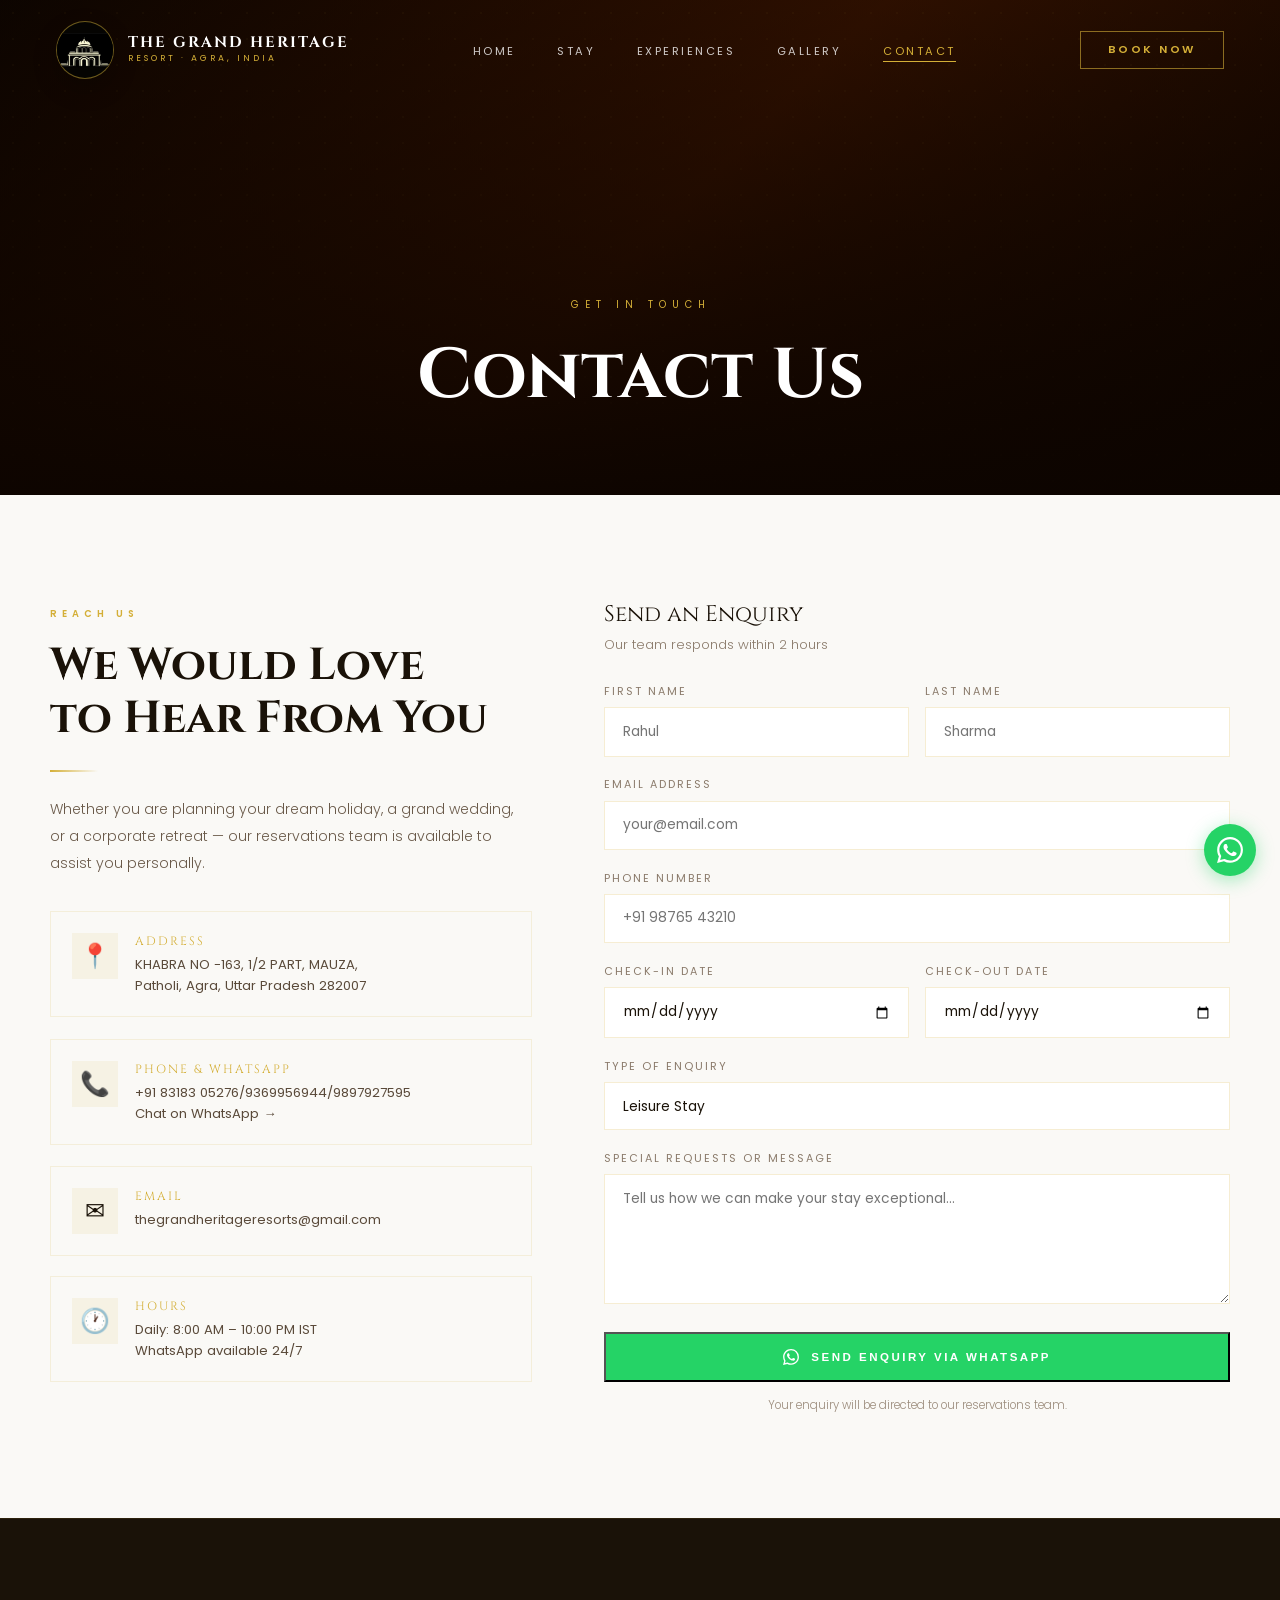
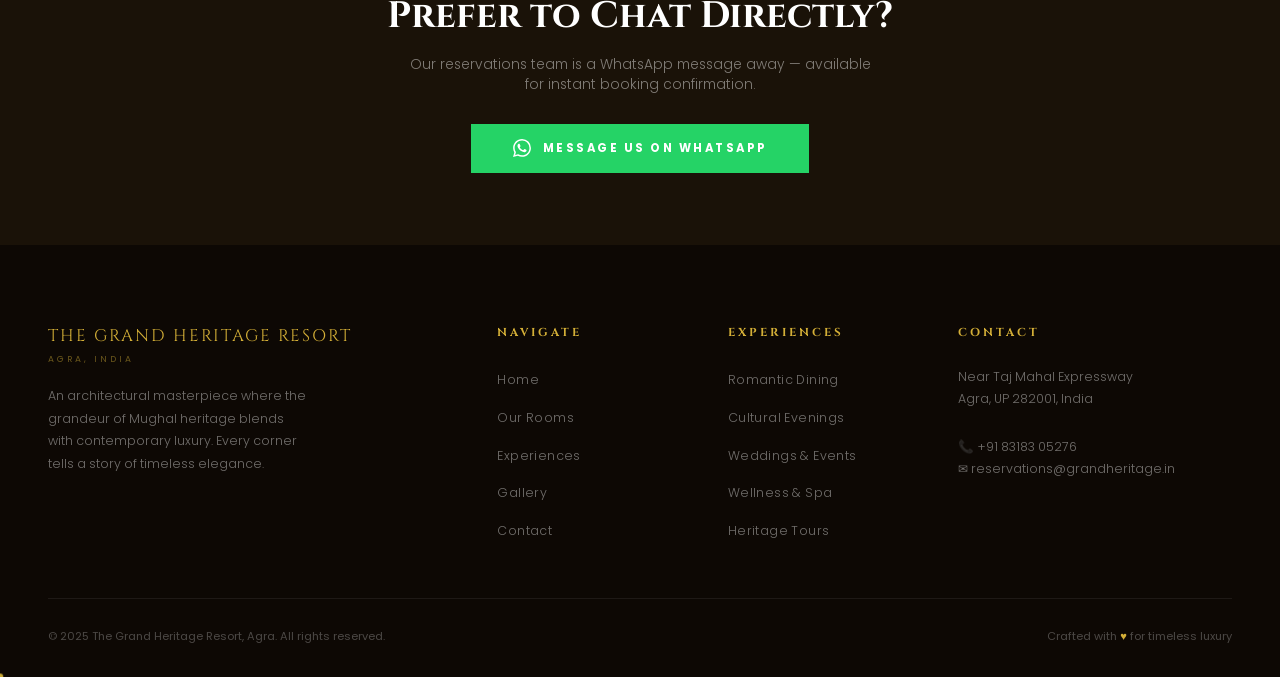
==== commit e71673d4: "Resort UI update" ====
--- a/contact.html
+++ b/contact.html
@@ -1,179 +1,258 @@
 <!DOCTYPE html>
 <html lang="en">
+
 <head>
-<meta charset="UTF-8">
-<meta name="viewport" content="width=device-width,initial-scale=1.0">
-<meta name="description" content="The Grand Heritage Resort, Agra — Luxury Heritage Hotel near Taj Mahal">
-<title>Contact — The Grand Heritage Resort Agra</title>
-<link rel="preconnect" href="https://fonts.googleapis.com"><link rel="preconnect" href="https://fonts.gstatic.com" crossorigin><link href="https://fonts.googleapis.com/css2?family=Cinzel:wght@400;600;700;900&family=Playfair+Display:ital,wght@0,400;0,700;1,400&family=Poppins:wght@300;400;500;600&display=swap" rel="stylesheet">
-<link rel="stylesheet" href="style.css">
+  <meta charset="UTF-8">
+  <meta name="viewport" content="width=device-width,initial-scale=1.0">
+  <meta name="description" content="The Grand Heritage Resort, Agra — Luxury Heritage Hotel near Taj Mahal">
+  <title>Contact — The Grand Heritage Resort Agra</title>
+  <link rel="preconnect" href="https://fonts.googleapis.com">
+  <link rel="preconnect" href="https://fonts.gstatic.com" crossorigin>
+  <link
+    href="https://fonts.googleapis.com/css2?family=Cinzel:wght@400;600;700;900&family=Playfair+Display:ital,wght@0,400;0,700;1,400&family=Poppins:wght@300;400;500;600&display=swap"
+    rel="stylesheet">
+  <link rel="stylesheet" href="style.css">
 </head>
+
 <body>
-<nav class="navbar" id="navbar">
-  <div class="nav-logo">
-    <div class="nav-logo-crest">
-      <img src="Images/Navlogo.png" alt="The Grand Heritage Resort logo" class="nav-logo-crest-img">
-    </div>
-    <div>
-      <div class="nav-logo-text">THE GRAND HERITAGE</div>
-      <div class="nav-logo-sub">Resort · Agra, India</div>
-    </div>
+  <nav class="navbar" id="navbar">
+    <div class="nav-logo">
+      <div class="nav-logo-crest">
+        <img src="Images/Navlogo.png" alt="The Grand Heritage Resort logo" class="nav-logo-crest-img">
+      </div>
+      <div>
+        <div class="nav-logo-text">THE GRAND HERITAGE</div>
+        <div class="nav-logo-sub">Resort · Agra, India</div>
+      </div>
+    </div>
+    <ul class="nav-links">
+      <li><a href="index.html" id="nav-home">Home</a></li>
+      <li><a href="stay.html" id="nav-stay">Stay</a></li>
+      <li><a href="experiences.html" id="nav-exp">Experiences</a></li>
+      <li><a href="gallery.html" id="nav-gallery">Gallery</a></li>
+      <li><a href="contact.html" id="nav-contact" class="active">Contact</a></li>
+    </ul>
+    <a href="https://wa.me/918318305276?text=Hello%20I%20want%20to%20book%20a%20room%20at%20The%20Grand%20Heritage%20Resort"
+      target="_blank" rel="noopener" class="nav-cta"><span>Book Now</span></a>
+    <button class="hamburger" id="hamburger" aria-label="Open menu" aria-expanded="false">
+      <span></span><span></span><span></span>
+    </button>
+  </nav>
+  <div class="mobile-menu" id="mobileMenu" role="dialog" aria-label="Navigation">
+    <button class="mobile-close" id="mobileClose" aria-label="Close menu">✕</button>
+    <a href="index.html" onclick="closeMobile()">Home</a>
+    <div class="mob-divider"></div>
+    <a href="stay.html" onclick="closeMobile()">Stay</a>
+    <div class="mob-divider"></div>
+    <a href="experiences.html" onclick="closeMobile()">Experiences</a>
+    <div class="mob-divider"></div>
+    <a href="gallery.html" onclick="closeMobile()">Gallery</a>
+    <div class="mob-divider"></div>
+    <a href="contact.html" onclick="closeMobile()">Contact</a>
+    <div class="mob-divider"></div>
+    <a href="https://wa.me/918318305276?text=Hello%20I%20want%20to%20book%20a%20room%20at%20The%20Grand%20Heritage%20Resort"
+      target="_blank" rel="noopener" class="mob-book" onclick="closeMobile()">Book Now</a>
   </div>
-  <ul class="nav-links">
-    <li><a href="index.html" id="nav-home">Home</a></li>
-    <li><a href="stay.html" id="nav-stay">Stay</a></li>
-    <li><a href="experiences.html" id="nav-exp">Experiences</a></li>
-    <li><a href="gallery.html" id="nav-gallery">Gallery</a></li>
-    <li><a href="contact.html" id="nav-contact"  class="active">Contact</a></li>
-  </ul>
-  <a href="https://wa.me/918318305276?text=Hello%20I%20want%20to%20book%20a%20room%20at%20The%20Grand%20Heritage%20Resort" target="_blank" rel="noopener" class="nav-cta"><span>Book Now</span></a>
-  <button class="hamburger" id="hamburger" aria-label="Open menu" aria-expanded="false">
-    <span></span><span></span><span></span>
-  </button>
-</nav>
-<div class="mobile-menu" id="mobileMenu" role="dialog" aria-label="Navigation">
-  <button class="mobile-close" id="mobileClose" aria-label="Close menu">✕</button>
-  <a href="index.html" onclick="closeMobile()">Home</a>
-  <div class="mob-divider"></div>
-  <a href="stay.html" onclick="closeMobile()">Stay</a>
-  <div class="mob-divider"></div>
-  <a href="experiences.html" onclick="closeMobile()">Experiences</a>
-  <div class="mob-divider"></div>
-  <a href="gallery.html" onclick="closeMobile()">Gallery</a>
-  <div class="mob-divider"></div>
-  <a href="contact.html" onclick="closeMobile()">Contact</a>
-  <div class="mob-divider"></div>
-  <a href="https://wa.me/918318305276?text=Hello%20I%20want%20to%20book%20a%20room%20at%20The%20Grand%20Heritage%20Resort" target="_blank" rel="noopener" class="mob-book" onclick="closeMobile()">Book Now</a>
-</div>
-
-<section class="page-hero">
-  <div class="page-hero-bg" style="background:linear-gradient(135deg,#0D0500,#3D1500,#0D0500);"></div>
-  <div class="page-hero-pattern"></div>
-  <div class="page-hero-overlay"></div>
-  <div class="page-hero-content sr">
-    <span class="hero-lbl">Get in Touch</span>
-    <h1>Contact Us</h1>
-  </div>
-</section>
-
-<section class="contact-section">
-  <div class="contact-inner">
-    <div class="sr sr-left">
-      <span class="section-label">Reach Us</span>
-      <h2 class="section-title" style="margin-bottom:1.3rem;">We Would Love<br>to Hear From You</h2>
-      <div class="section-divider left"></div>
-      <p style="color:#6A5A4A;line-height:1.9;font-size:.88rem;margin-bottom:2.2rem;font-weight:300;">Whether you are planning your dream holiday, a grand wedding, or a corporate retreat — our reservations team is available to assist you personally.</p>
-      <div class="info-cards">
-        <div class="info-card" data-tilt><div class="info-icon">📍</div><div><div class="info-title">Address</div><div class="info-value">Near Taj Mahal Expressway<br>Agra, Uttar Pradesh 282001, India</div></div></div>
-        <div class="info-card" data-tilt><div class="info-icon">📞</div><div><div class="info-title">Phone & WhatsApp</div><div class="info-value"><a href="tel:+918318305276">+91 83183 05276</a><br><a href="https://wa.me/918318305276?text=Hello%20I%20want%20to%20book%20a%20room%20at%20The%20Grand%20Heritage%20Resort" target="_blank" rel="noopener">Chat on WhatsApp →</a></div></div></div>
-        <div class="info-card" data-tilt><div class="info-icon">✉</div><div><div class="info-title">Email</div><div class="info-value"><a href="mailto:reservations@grandheritage.in">reservations@grandheritage.in</a></div></div></div>
-        <div class="info-card" data-tilt><div class="info-icon">🕐</div><div><div class="info-title">Hours</div><div class="info-value">Daily: 8:00 AM – 10:00 PM IST<br>WhatsApp available 24/7</div></div></div>
-      </div>
-    </div>
-    <div class="sr sr-right">
-      <div class="contact-form-title">Send an Enquiry</div>
-      <div class="contact-form-sub">Our team responds within 2 hours</div>
-      <div id="contactForm">
-        <div class="form-row">
-          <div class="form-group"><label>First Name</label><input type="text" id="fname" placeholder="Rahul"></div>
-          <div class="form-group"><label>Last Name</label><input type="text" id="lname" placeholder="Sharma"></div>
+
+  <section class="page-hero">
+    <div class="page-hero-bg" style="background:linear-gradient(135deg,#0D0500,#3D1500,#0D0500);"></div>
+    <div class="page-hero-pattern"></div>
+    <div class="page-hero-overlay"></div>
+    <div class="page-hero-content sr">
+      <span class="hero-lbl">Get in Touch</span>
+      <h1>Contact Us</h1>
+    </div>
+  </section>
+
+  <section class="contact-section">
+    <div class="contact-inner">
+      <div class="sr sr-left">
+        <span class="section-label">Reach Us</span>
+        <h2 class="section-title" style="margin-bottom:1.3rem;">We Would Love<br>to Hear From You</h2>
+        <div class="section-divider left"></div>
+        <p style="color:#6A5A4A;line-height:1.9;font-size:.88rem;margin-bottom:2.2rem;font-weight:300;">Whether you are
+          planning your dream holiday, a grand wedding, or a corporate retreat — our reservations team is available to
+          assist you personally.</p>
+        <div class="info-cards">
+          <div class="info-card" data-tilt>
+            <div class="info-icon">📍</div>
+            <div>
+              <div class="info-title">Address</div>
+              <div class="info-value">KHABRA NO -163, 1/2 PART, MAUZA,<br>Patholi, Agra, Uttar Pradesh 282007 </div>
+            </div>
+          </div>
+          <div class="info-card" data-tilt>
+            <div class="info-icon">📞</div>
+            <div>
+              <div class="info-title">Phone & WhatsApp</div>
+              <div class="info-value"><a href="tel:+918318305276">+91 83183 05276/9369956944/9897927595</a><br><a
+                  href="https://wa.me/918318305276?text=Hello%20I%20want%20to%20book%20a%20room%20at%20The%20Grand%20Heritage%20Resort"
+                  target="_blank" rel="noopener">Chat on WhatsApp →</a></div>
+            </div>
+          </div>
+          <div class="info-card" data-tilt>
+            <div class="info-icon">✉</div>
+            <div>
+              <div class="info-title">Email</div>
+              <div class="info-value"><a
+                  href="mailto:reservations@grandheritage.in">thegrandheritageresorts@gmail.com</a>
+              </div>
+            </div>
+          </div>
+          <div class="info-card" data-tilt>
+            <div class="info-icon">🕐</div>
+            <div>
+              <div class="info-title">Hours</div>
+              <div class="info-value">Daily: 8:00 AM – 10:00 PM IST<br>WhatsApp available 24/7</div>
+            </div>
+          </div>
         </div>
-        <div class="form-group"><label>Email Address</label><input type="email" id="email" placeholder="your@email.com"></div>
-        <div class="form-group"><label>Phone Number</label><input type="tel" id="phone" placeholder="+91 98765 43210"></div>
-        <div class="form-row">
-          <div class="form-group"><label>Check-in Date</label><input type="date" id="checkin"></div>
-          <div class="form-group"><label>Check-out Date</label><input type="date" id="checkout"></div>
+      </div>
+      <div class="sr sr-right">
+        <div class="contact-form-title">Send an Enquiry</div>
+        <div class="contact-form-sub">Our team responds within 2 hours</div>
+        <div id="contactForm">
+          <div class="form-row">
+            <div class="form-group"><label>First Name</label><input type="text" id="fname" placeholder="Rahul"></div>
+            <div class="form-group"><label>Last Name</label><input type="text" id="lname" placeholder="Sharma"></div>
+          </div>
+          <div class="form-group"><label>Email Address</label><input type="email" id="email"
+              placeholder="your@email.com"></div>
+          <div class="form-group"><label>Phone Number</label><input type="tel" id="phone" placeholder="+91 98765 43210">
+          </div>
+          <div class="form-row">
+            <div class="form-group"><label>Check-in Date</label><input type="date" id="checkin"></div>
+            <div class="form-group"><label>Check-out Date</label><input type="date" id="checkout"></div>
+          </div>
+          <div class="form-group"><label>Type of Enquiry</label>
+            <select id="enquiryType">
+              <option>Leisure Stay</option>
+              <option>Honeymoon / Romantic</option>
+              <option>Wedding & Events</option>
+              <option>Corporate</option>
+              <option>Heritage Tour Package</option>
+            </select>
+          </div>
+          <div class="form-group"><label>Special Requests or Message</label><textarea id="message"
+              placeholder="Tell us how we can make your stay exceptional..."></textarea></div>
+          <a id="waSubmitBtn"
+            href="https://wa.me/918318305276?text=Hello%20I%20want%20to%20book%20a%20room%20at%20The%20Grand%20Heritage%20Resort"
+            target="_blank" rel="noopener" style="display:block;">
+            <button class="btn-wa" style="width:100%;justify-content:center;">
+              <svg width="16" height="16" viewBox="0 0 24 24" fill="currentColor">
+                <path
+                  d="M17.472 14.382c-.297-.149-1.758-.867-2.03-.967-.273-.099-.471-.148-.67.15-.197.297-.767.966-.94 1.164-.173.199-.347.223-.644.075-.297-.15-1.255-.463-2.39-1.475-.883-.788-1.48-1.761-1.653-2.059-.173-.297-.018-.458.13-.606.134-.133.298-.347.446-.52.149-.174.198-.298.298-.497.099-.198.05-.371-.025-.52-.075-.149-.669-1.612-.916-2.207-.242-.579-.487-.5-.669-.51-.173-.008-.371-.01-.57-.01-.198 0-.52.074-.792.372-.272.297-1.04 1.016-1.04 2.479 0 1.462 1.065 2.875 1.213 3.074.149.198 2.096 3.2 5.077 4.487.709.306 1.262.489 1.694.625.712.227 1.36.195 1.871.118.571-.085 1.758-.719 2.006-1.413.248-.694.248-1.289.173-1.413-.074-.124-.272-.198-.57-.347m-5.421 7.403h-.004a9.87 9.87 0 01-5.031-1.378l-.361-.214-3.741.982.998-3.648-.235-.374a9.86 9.86 0 01-1.51-5.26c.001-5.45 4.436-9.884 9.888-9.884 2.64 0 5.122 1.03 6.988 2.898a9.825 9.825 0 012.893 6.994c-.003 5.45-4.437 9.884-9.885 9.884m8.413-18.297A11.815 11.815 0 0012.05 0C5.495 0 .16 5.335.157 11.892c0 2.096.547 4.142 1.588 5.945L.057 24l6.305-1.654a11.882 11.882 0 005.683 1.448h.005c6.554 0 11.89-5.335 11.893-11.893a11.821 11.821 0 00-3.48-8.413z" />
+              </svg>
+              Send Enquiry via WhatsApp
+            </button>
+          </a>
+          <p style="font-size:.72rem;color:#9A8A7A;margin-top:.9rem;text-align:center;font-weight:300;">Your enquiry
+            will be directed to our reservations team.</p>
         </div>
-        <div class="form-group"><label>Type of Enquiry</label>
-          <select id="enquiryType"><option>Leisure Stay</option><option>Honeymoon / Romantic</option><option>Wedding & Events</option><option>Corporate</option><option>Heritage Tour Package</option></select>
-        </div>
-        <div class="form-group"><label>Special Requests or Message</label><textarea id="message" placeholder="Tell us how we can make your stay exceptional..."></textarea></div>
-        <a id="waSubmitBtn" href="https://wa.me/918318305276?text=Hello%20I%20want%20to%20book%20a%20room%20at%20The%20Grand%20Heritage%20Resort" target="_blank" rel="noopener" style="display:block;">
-          <button class="btn-wa" style="width:100%;justify-content:center;">
-            <svg width="16" height="16" viewBox="0 0 24 24" fill="currentColor"><path d="M17.472 14.382c-.297-.149-1.758-.867-2.03-.967-.273-.099-.471-.148-.67.15-.197.297-.767.966-.94 1.164-.173.199-.347.223-.644.075-.297-.15-1.255-.463-2.39-1.475-.883-.788-1.48-1.761-1.653-2.059-.173-.297-.018-.458.13-.606.134-.133.298-.347.446-.52.149-.174.198-.298.298-.497.099-.198.05-.371-.025-.52-.075-.149-.669-1.612-.916-2.207-.242-.579-.487-.5-.669-.51-.173-.008-.371-.01-.57-.01-.198 0-.52.074-.792.372-.272.297-1.04 1.016-1.04 2.479 0 1.462 1.065 2.875 1.213 3.074.149.198 2.096 3.2 5.077 4.487.709.306 1.262.489 1.694.625.712.227 1.36.195 1.871.118.571-.085 1.758-.719 2.006-1.413.248-.694.248-1.289.173-1.413-.074-.124-.272-.198-.57-.347m-5.421 7.403h-.004a9.87 9.87 0 01-5.031-1.378l-.361-.214-3.741.982.998-3.648-.235-.374a9.86 9.86 0 01-1.51-5.26c.001-5.45 4.436-9.884 9.888-9.884 2.64 0 5.122 1.03 6.988 2.898a9.825 9.825 0 012.893 6.994c-.003 5.45-4.437 9.884-9.885 9.884m8.413-18.297A11.815 11.815 0 0012.05 0C5.495 0 .16 5.335.157 11.892c0 2.096.547 4.142 1.588 5.945L.057 24l6.305-1.654a11.882 11.882 0 005.683 1.448h.005c6.554 0 11.89-5.335 11.893-11.893a11.821 11.821 0 00-3.48-8.413z"/></svg>
-            Send Enquiry via WhatsApp
-          </button>
-        </a>
-        <p style="font-size:.72rem;color:#9A8A7A;margin-top:.9rem;text-align:center;font-weight:300;">Your enquiry will be directed to our reservations team.</p>
-      </div>
-    </div>
-  </div>
-</section>
-
-<section class="wa-cta sr">
-  <h2>Prefer to Chat Directly?</h2>
-  <p>Our reservations team is a WhatsApp message away — available for instant booking confirmation.</p>
-  <a href="https://wa.me/918318305276?text=Hello%20I%20want%20to%20book%20a%20room%20at%20The%20Grand%20Heritage%20Resort" target="_blank" rel="noopener" class="btn-wa">
-    <svg width="18" height="18" viewBox="0 0 24 24" fill="currentColor"><path d="M17.472 14.382c-.297-.149-1.758-.867-2.03-.967-.273-.099-.471-.148-.67.15-.197.297-.767.966-.94 1.164-.173.199-.347.223-.644.075-.297-.15-1.255-.463-2.39-1.475-.883-.788-1.48-1.761-1.653-2.059-.173-.297-.018-.458.13-.606.134-.133.298-.347.446-.52.149-.174.198-.298.298-.497.099-.198.05-.371-.025-.52-.075-.149-.669-1.612-.916-2.207-.242-.579-.487-.5-.669-.51-.173-.008-.371-.01-.57-.01-.198 0-.52.074-.792.372-.272.297-1.04 1.016-1.04 2.479 0 1.462 1.065 2.875 1.213 3.074.149.198 2.096 3.2 5.077 4.487.709.306 1.262.489 1.694.625.712.227 1.36.195 1.871.118.571-.085 1.758-.719 2.006-1.413.248-.694.248-1.289.173-1.413-.074-.124-.272-.198-.57-.347m-5.421 7.403h-.004a9.87 9.87 0 01-5.031-1.378l-.361-.214-3.741.982.998-3.648-.235-.374a9.86 9.86 0 01-1.51-5.26c.001-5.45 4.436-9.884 9.888-9.884 2.64 0 5.122 1.03 6.988 2.898a9.825 9.825 0 012.893 6.994c-.003 5.45-4.437 9.884-9.885 9.884m8.413-18.297A11.815 11.815 0 0012.05 0C5.495 0 .16 5.335.157 11.892c0 2.096.547 4.142 1.588 5.945L.057 24l6.305-1.654a11.882 11.882 0 005.683 1.448h.005c6.554 0 11.89-5.335 11.893-11.893a11.821 11.821 0 00-3.48-8.413z"/></svg>
-    Message Us on WhatsApp
-  </a>
-</section>
-
-<a href="https://wa.me/918318305276?text=Hello%20I%20want%20to%20book%20a%20room%20at%20The%20Grand%20Heritage%20Resort" target="_blank" rel="noopener" class="float-wa" aria-label="WhatsApp Booking"><svg viewBox="0 0 24 24"><path d="M17.472 14.382c-.297-.149-1.758-.867-2.03-.967-.273-.099-.471-.148-.67.15-.197.297-.767.966-.94 1.164-.173.199-.347.223-.644.075-.297-.15-1.255-.463-2.39-1.475-.883-.788-1.48-1.761-1.653-2.059-.173-.297-.018-.458.13-.606.134-.133.298-.347.446-.52.149-.174.198-.298.298-.497.099-.198.05-.371-.025-.52-.075-.149-.669-1.612-.916-2.207-.242-.579-.487-.5-.669-.51-.173-.008-.371-.01-.57-.01-.198 0-.52.074-.792.372-.272.297-1.04 1.016-1.04 2.479 0 1.462 1.065 2.875 1.213 3.074.149.198 2.096 3.2 5.077 4.487.709.306 1.262.489 1.694.625.712.227 1.36.195 1.871.118.571-.085 1.758-.719 2.006-1.413.248-.694.248-1.289.173-1.413-.074-.124-.272-.198-.57-.347m-5.421 7.403h-.004a9.87 9.87 0 01-5.031-1.378l-.361-.214-3.741.982.998-3.648-.235-.374a9.86 9.86 0 01-1.51-5.26c.001-5.45 4.436-9.884 9.888-9.884 2.64 0 5.122 1.03 6.988 2.898a9.825 9.825 0 012.893 6.994c-.003 5.45-4.437 9.884-9.885 9.884m8.413-18.297A11.815 11.815 0 0012.05 0C5.495 0 .16 5.335.157 11.892c0 2.096.547 4.142 1.588 5.945L.057 24l6.305-1.654a11.882 11.882 0 005.683 1.448h.005c6.554 0 11.89-5.335 11.893-11.893a11.821 11.821 0 00-3.48-8.413z"/></svg></a>
-<footer>
-  <div class="footer-grid">
-    <div class="footer-brand footer-col">
-      <div style="font-family:'Cinzel',serif;font-size:1.05rem;color:var(--gold);letter-spacing:2px;">THE GRAND HERITAGE RESORT</div>
-      <div style="font-size:.55rem;letter-spacing:3px;color:rgba(212,175,55,.48);margin-top:.35rem;text-transform:uppercase;">Agra, India</div>
-      <p>An architectural masterpiece where the grandeur of Mughal heritage blends with contemporary luxury. Every corner tells a story of timeless elegance.</p>
-    </div>
-    <div class="footer-col">
-      <h4>Navigate</h4>
-      <ul><li><a href="index.html">Home</a></li><li><a href="stay.html">Our Rooms</a></li><li><a href="experiences.html">Experiences</a></li><li><a href="gallery.html">Gallery</a></li><li><a href="contact.html">Contact</a></li></ul>
-    </div>
-    <div class="footer-col">
-      <h4>Experiences</h4>
-      <ul><li><a href="experiences.html">Romantic Dining</a></li><li><a href="experiences.html">Cultural Evenings</a></li><li><a href="experiences.html">Weddings & Events</a></li><li><a href="experiences.html">Wellness & Spa</a></li><li><a href="experiences.html">Heritage Tours</a></li></ul>
-    </div>
-    <div class="footer-col">
-      <h4>Contact</h4>
-      <p>Near Taj Mahal Expressway<br>Agra, UP 282001, India</p><br>
-      <p>📞 +91 83183 05276</p><p>✉ reservations@grandheritage.in</p>
-    </div>
-  </div>
-  <div class="footer-bottom">
-    <span>© 2025 The Grand Heritage Resort, Agra. All rights reserved.</span>
-    <span>Crafted with <span class="footer-gold">♥</span> for timeless luxury</span>
-  </div>
-</footer>
-<script src="script.js" defer></script>
-<script>
-(function(){var el=document.getElementById('nav-contact');if(el)el.classList.add('active');})();
-
-document.addEventListener('DOMContentLoaded', function() {
-  const waBtn = document.getElementById('waSubmitBtn');
-  if(waBtn) {
-    waBtn.addEventListener('click', function(e) {
-      e.preventDefault();
-      const fname = document.getElementById('fname').value.trim();
-      const lname = document.getElementById('lname').value.trim();
-      const email = document.getElementById('email').value.trim();
-      const phone = document.getElementById('phone').value.trim();
-      const checkin = document.getElementById('checkin').value;
-      const checkout = document.getElementById('checkout').value;
-      const enqType = document.getElementById('enquiryType').value;
-      const msg = document.getElementById('message').value.trim();
-
-      let text = `*New Booking Enquiry*\n`;
-      if(fname || lname) text += `*Name:* ${fname} ${lname}\n`;
-      if(email) text += `*Email:* ${email}\n`;
-      if(phone) text += `*Phone:* ${phone}\n`;
-      if(checkin) text += `*Check-in:* ${checkin}\n`;
-      if(checkout) text += `*Check-out:* ${checkout}\n`;
-      if(enqType) text += `*Enquiry Type:* ${enqType}\n`;
-      if(msg) text += `*\nMessage:* ${msg}\n`;
-
-      // If absolutely no fields are filled, we can use a fallback message
-      if (text === `*New Booking Enquiry*\n`) {
-        text = "Hello I want to book a room at The Grand Heritage Resort";
+      </div>
+    </div>
+  </section>
+
+  <section class="wa-cta sr">
+    <h2>Prefer to Chat Directly?</h2>
+    <p>Our reservations team is a WhatsApp message away — available for instant booking confirmation.</p>
+    <a href="https://wa.me/918318305276?text=Hello%20I%20want%20to%20book%20a%20room%20at%20The%20Grand%20Heritage%20Resort"
+      target="_blank" rel="noopener" class="btn-wa">
+      <svg width="18" height="18" viewBox="0 0 24 24" fill="currentColor">
+        <path
+          d="M17.472 14.382c-.297-.149-1.758-.867-2.03-.967-.273-.099-.471-.148-.67.15-.197.297-.767.966-.94 1.164-.173.199-.347.223-.644.075-.297-.15-1.255-.463-2.39-1.475-.883-.788-1.48-1.761-1.653-2.059-.173-.297-.018-.458.13-.606.134-.133.298-.347.446-.52.149-.174.198-.298.298-.497.099-.198.05-.371-.025-.52-.075-.149-.669-1.612-.916-2.207-.242-.579-.487-.5-.669-.51-.173-.008-.371-.01-.57-.01-.198 0-.52.074-.792.372-.272.297-1.04 1.016-1.04 2.479 0 1.462 1.065 2.875 1.213 3.074.149.198 2.096 3.2 5.077 4.487.709.306 1.262.489 1.694.625.712.227 1.36.195 1.871.118.571-.085 1.758-.719 2.006-1.413.248-.694.248-1.289.173-1.413-.074-.124-.272-.198-.57-.347m-5.421 7.403h-.004a9.87 9.87 0 01-5.031-1.378l-.361-.214-3.741.982.998-3.648-.235-.374a9.86 9.86 0 01-1.51-5.26c.001-5.45 4.436-9.884 9.888-9.884 2.64 0 5.122 1.03 6.988 2.898a9.825 9.825 0 012.893 6.994c-.003 5.45-4.437 9.884-9.885 9.884m8.413-18.297A11.815 11.815 0 0012.05 0C5.495 0 .16 5.335.157 11.892c0 2.096.547 4.142 1.588 5.945L.057 24l6.305-1.654a11.882 11.882 0 005.683 1.448h.005c6.554 0 11.89-5.335 11.893-11.893a11.821 11.821 0 00-3.48-8.413z" />
+      </svg>
+      Message Us on WhatsApp
+    </a>
+  </section>
+
+  <a href="https://wa.me/918318305276?text=Hello%20I%20want%20to%20book%20a%20room%20at%20The%20Grand%20Heritage%20Resort"
+    target="_blank" rel="noopener" class="float-wa" aria-label="WhatsApp Booking"><svg viewBox="0 0 24 24">
+      <path
+        d="M17.472 14.382c-.297-.149-1.758-.867-2.03-.967-.273-.099-.471-.148-.67.15-.197.297-.767.966-.94 1.164-.173.199-.347.223-.644.075-.297-.15-1.255-.463-2.39-1.475-.883-.788-1.48-1.761-1.653-2.059-.173-.297-.018-.458.13-.606.134-.133.298-.347.446-.52.149-.174.198-.298.298-.497.099-.198.05-.371-.025-.52-.075-.149-.669-1.612-.916-2.207-.242-.579-.487-.5-.669-.51-.173-.008-.371-.01-.57-.01-.198 0-.52.074-.792.372-.272.297-1.04 1.016-1.04 2.479 0 1.462 1.065 2.875 1.213 3.074.149.198 2.096 3.2 5.077 4.487.709.306 1.262.489 1.694.625.712.227 1.36.195 1.871.118.571-.085 1.758-.719 2.006-1.413.248-.694.248-1.289.173-1.413-.074-.124-.272-.198-.57-.347m-5.421 7.403h-.004a9.87 9.87 0 01-5.031-1.378l-.361-.214-3.741.982.998-3.648-.235-.374a9.86 9.86 0 01-1.51-5.26c.001-5.45 4.436-9.884 9.888-9.884 2.64 0 5.122 1.03 6.988 2.898a9.825 9.825 0 012.893 6.994c-.003 5.45-4.437 9.884-9.885 9.884m8.413-18.297A11.815 11.815 0 0012.05 0C5.495 0 .16 5.335.157 11.892c0 2.096.547 4.142 1.588 5.945L.057 24l6.305-1.654a11.882 11.882 0 005.683 1.448h.005c6.554 0 11.89-5.335 11.893-11.893a11.821 11.821 0 00-3.48-8.413z" />
+    </svg></a>
+  <footer>
+    <div class="footer-grid">
+      <div class="footer-brand footer-col">
+        <div style="font-family:'Cinzel',serif;font-size:1.05rem;color:var(--gold);letter-spacing:2px;">THE GRAND
+          HERITAGE RESORT</div>
+        <div
+          style="font-size:.55rem;letter-spacing:3px;color:rgba(212,175,55,.48);margin-top:.35rem;text-transform:uppercase;">
+          Agra, India</div>
+        <p>An architectural masterpiece where the grandeur of Mughal heritage blends with contemporary luxury. Every
+          corner tells a story of timeless elegance.</p>
+      </div>
+      <div class="footer-col">
+        <h4>Navigate</h4>
+        <ul>
+          <li><a href="index.html">Home</a></li>
+          <li><a href="stay.html">Our Rooms</a></li>
+          <li><a href="experiences.html">Experiences</a></li>
+          <li><a href="gallery.html">Gallery</a></li>
+          <li><a href="contact.html">Contact</a></li>
+        </ul>
+      </div>
+      <div class="footer-col">
+        <h4>Experiences</h4>
+        <ul>
+          <li><a href="experiences.html">Romantic Dining</a></li>
+          <li><a href="experiences.html">Cultural Evenings</a></li>
+          <li><a href="experiences.html">Weddings & Events</a></li>
+          <li><a href="experiences.html">Wellness & Spa</a></li>
+          <li><a href="experiences.html">Heritage Tours</a></li>
+        </ul>
+      </div>
+      <div class="footer-col">
+        <h4>Contact</h4>
+        <p>Near Taj Mahal Expressway<br>Agra, UP 282001, India</p><br>
+        <p>📞 +91 83183 05276</p>
+        <p>✉ reservations@grandheritage.in</p>
+      </div>
+    </div>
+    <div class="footer-bottom">
+      <span>© 2025 The Grand Heritage Resort, Agra. All rights reserved.</span>
+      <span>Crafted with <span class="footer-gold">♥</span> for timeless luxury</span>
+    </div>
+  </footer>
+  <script src="script.js" defer></script>
+  <script>
+    (function () { var el = document.getElementById('nav-contact'); if (el) el.classList.add('active'); })();
+
+    document.addEventListener('DOMContentLoaded', function () {
+      const waBtn = document.getElementById('waSubmitBtn');
+      if (waBtn) {
+        waBtn.addEventListener('click', function (e) {
+          e.preventDefault();
+          const fname = document.getElementById('fname').value.trim();
+          const lname = document.getElementById('lname').value.trim();
+          const email = document.getElementById('email').value.trim();
+          const phone = document.getElementById('phone').value.trim();
+          const checkin = document.getElementById('checkin').value;
+          const checkout = document.getElementById('checkout').value;
+          const enqType = document.getElementById('enquiryType').value;
+          const msg = document.getElementById('message').value.trim();
+
+          let text = `*New Booking Enquiry*\n`;
+          if (fname || lname) text += `*Name:* ${fname} ${lname}\n`;
+          if (email) text += `*Email:* ${email}\n`;
+          if (phone) text += `*Phone:* ${phone}\n`;
+          if (checkin) text += `*Check-in:* ${checkin}\n`;
+          if (checkout) text += `*Check-out:* ${checkout}\n`;
+          if (enqType) text += `*Enquiry Type:* ${enqType}\n`;
+          if (msg) text += `*\nMessage:* ${msg}\n`;
+
+          // If absolutely no fields are filled, we can use a fallback message
+          if (text === `*New Booking Enquiry*\n`) {
+            text = "Hello I want to book a room at The Grand Heritage Resort";
+          }
+
+          const phoneNum = "918318305276";
+          const url = `https://wa.me/${phoneNum}?text=${encodeURIComponent(text)}`;
+          window.open(url, '_blank');
+        });
       }
-
-      const phoneNum = "918318305276";
-      const url = `https://wa.me/${phoneNum}?text=${encodeURIComponent(text)}`;
-      window.open(url, '_blank');
     });
-  }
-});
-</script>
+  </script>
 </body>
-</html>
+
+</html>
--- a/style.css
+++ b/style.css
@@ -186,7 +186,9 @@
 /* Mobile menu overlay */
 .mobile-menu {
   position: fixed; inset: 0;
-  background: rgba(18,10,2,.97);
+  background: rgba(10, 5, 2, 0.96);
+  backdrop-filter: blur(25px);
+  -webkit-backdrop-filter: blur(25px);
   z-index: 1100;
   display: flex; flex-direction: column;
   align-items: center; justify-content: center; gap: 2.2rem;
@@ -1032,9 +1034,11 @@
   .hero { height: 100svh; min-height: 520px; }
   .hero-title { font-size: clamp(2rem, 7vw, 3.2rem); }
   .hero-sub { font-size: .83rem; letter-spacing: 1px; }
-  .hero-btns { gap: .9rem; flex-direction: column; align-items: center; }
+  .hero-btns { gap: 1.2rem; flex-direction: column; align-items: center; width: 100%; }
   .hero-btns .btn-gold,
-  .hero-btns .btn-outline { width: min(280px, 90%); justify-content: center; }
+  .hero-btns .btn-outline { width: min(300px, 100%); justify-content: center; padding: 1.1rem 2rem; }
+  /* Hide hero bg text on small mobile if it still overlaps */
+  .hero-bg-text { display: none; }
   /* Sections */
   .heritage-section,
   .rooms-section,
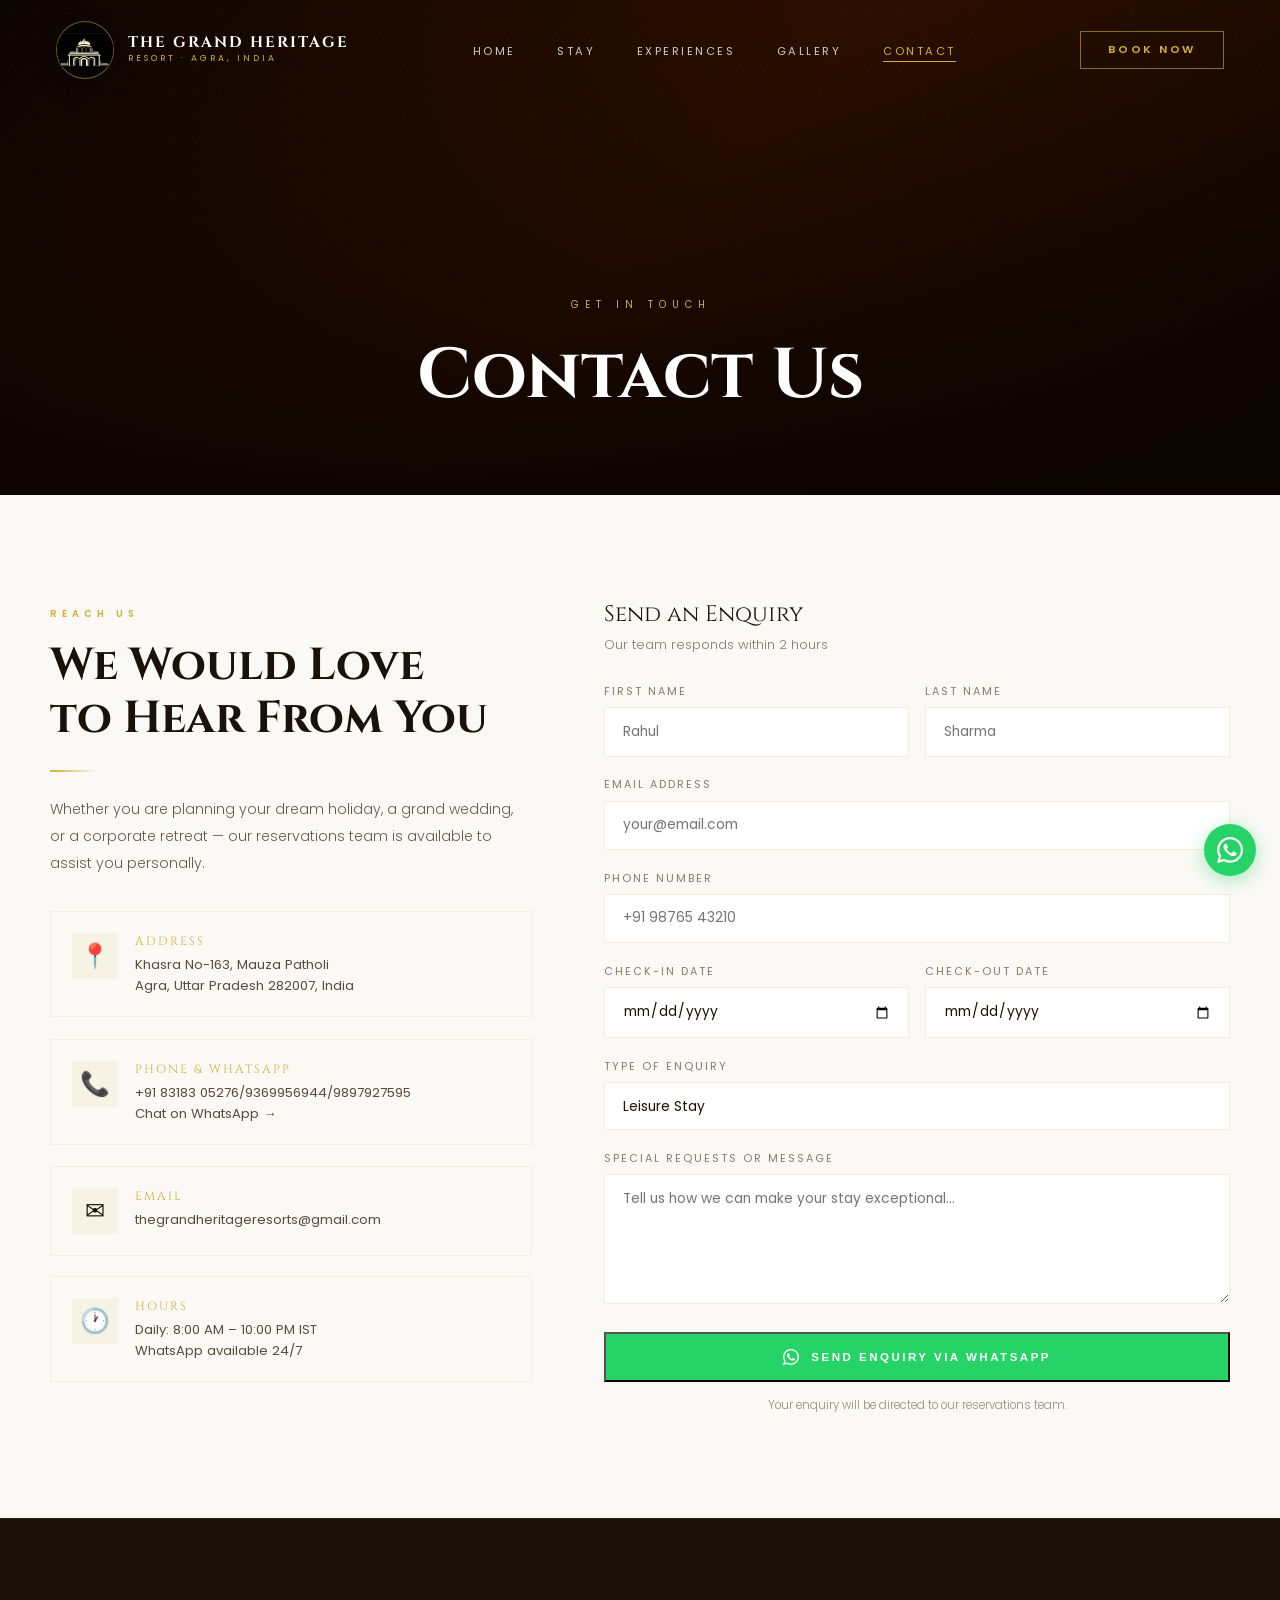
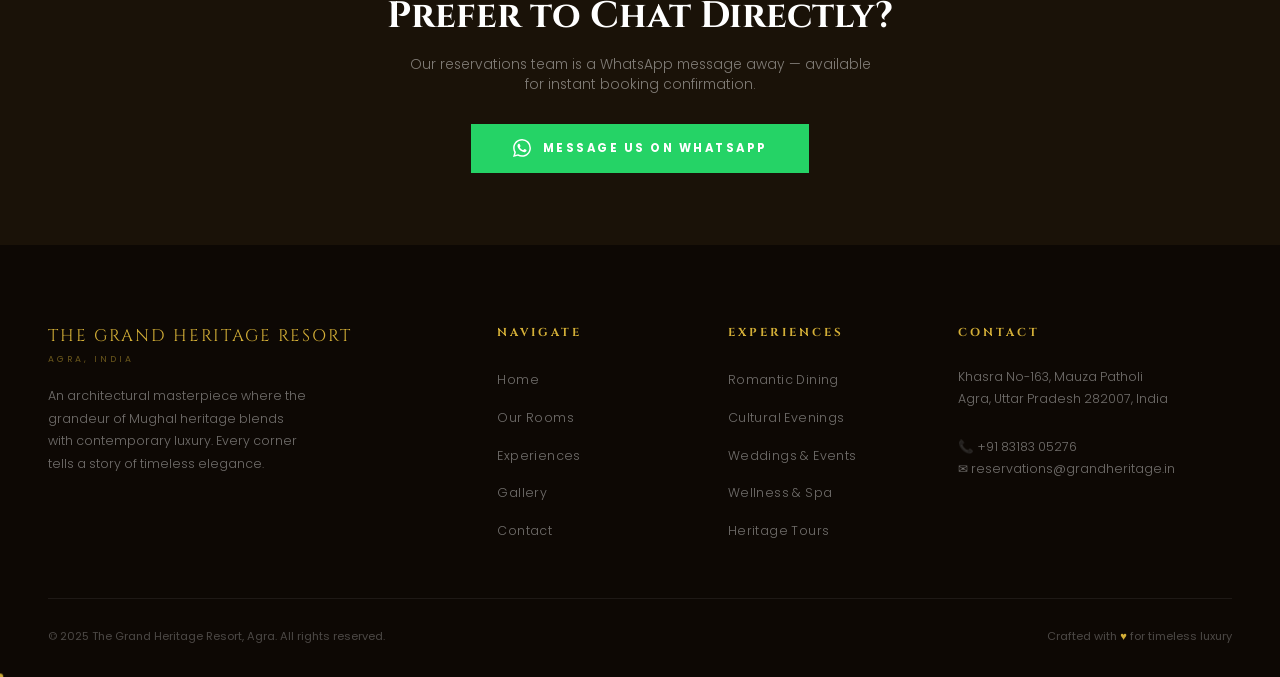
==== commit 576bf2c4: "Resort address and images update" ====
--- a/contact.html
+++ b/contact.html
@@ -4,7 +4,8 @@
 <head>
   <meta charset="UTF-8">
   <meta name="viewport" content="width=device-width,initial-scale=1.0">
-  <meta name="description" content="The Grand Heritage Resort, Agra — Luxury Heritage Hotel near Taj Mahal">
+  <meta name="description" content="The Grand Heritage Resort, Agra — Luxury Heritage Hotel">
+  <link rel="icon" type="image/png" href="Images/Navlogo.png">
   <title>Contact — The Grand Heritage Resort Agra</title>
   <link rel="preconnect" href="https://fonts.googleapis.com">
   <link rel="preconnect" href="https://fonts.gstatic.com" crossorigin>
@@ -78,7 +79,7 @@
             <div class="info-icon">📍</div>
             <div>
               <div class="info-title">Address</div>
-              <div class="info-value">KHABRA NO -163, 1/2 PART, MAUZA,<br>Patholi, Agra, Uttar Pradesh 282007 </div>
+              <div class="info-value">Khasra No-163, Mauza Patholi<br>Agra, Uttar Pradesh 282007, India</div>
             </div>
           </div>
           <div class="info-card" data-tilt>
@@ -204,7 +205,7 @@
       </div>
       <div class="footer-col">
         <h4>Contact</h4>
-        <p>Near Taj Mahal Expressway<br>Agra, UP 282001, India</p><br>
+        <p>Khasra No-163, Mauza Patholi<br>Agra, Uttar Pradesh 282007, India</p><br>
         <p>📞 +91 83183 05276</p>
         <p>✉ reservations@grandheritage.in</p>
       </div>
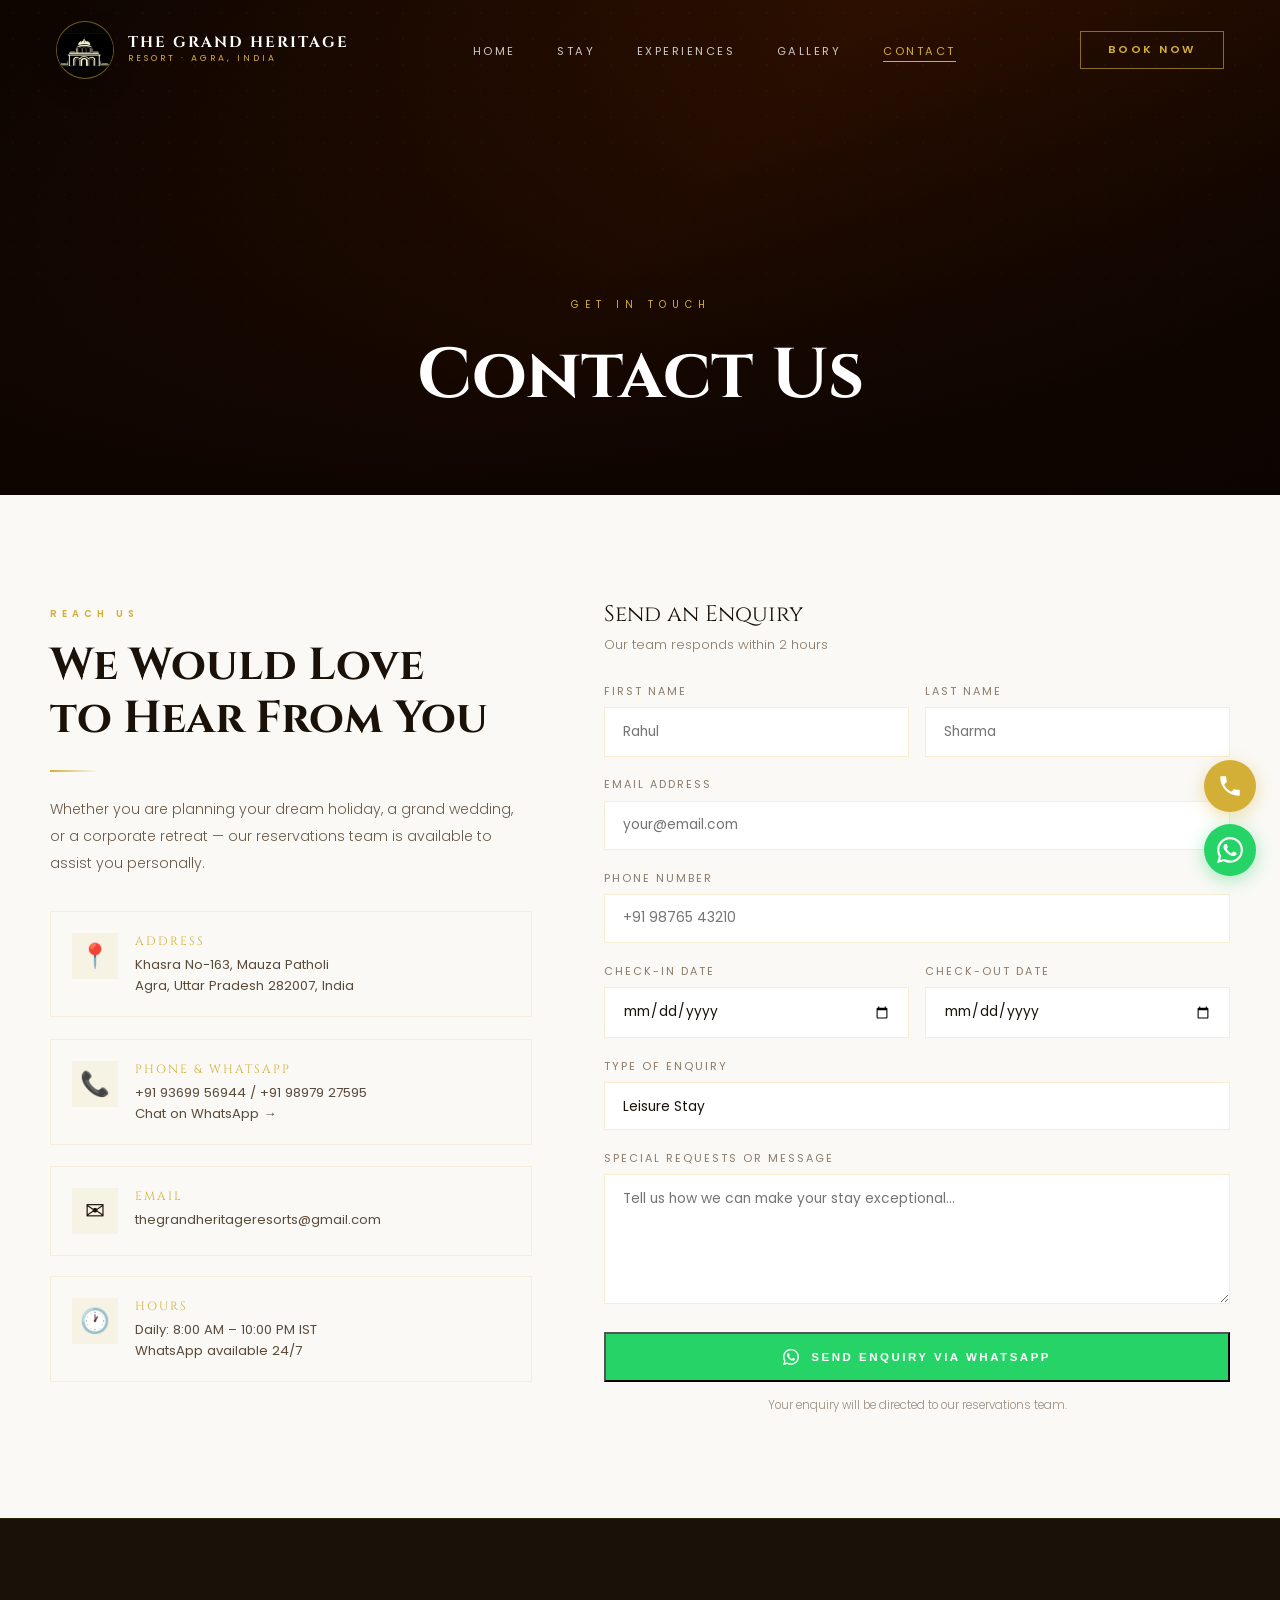
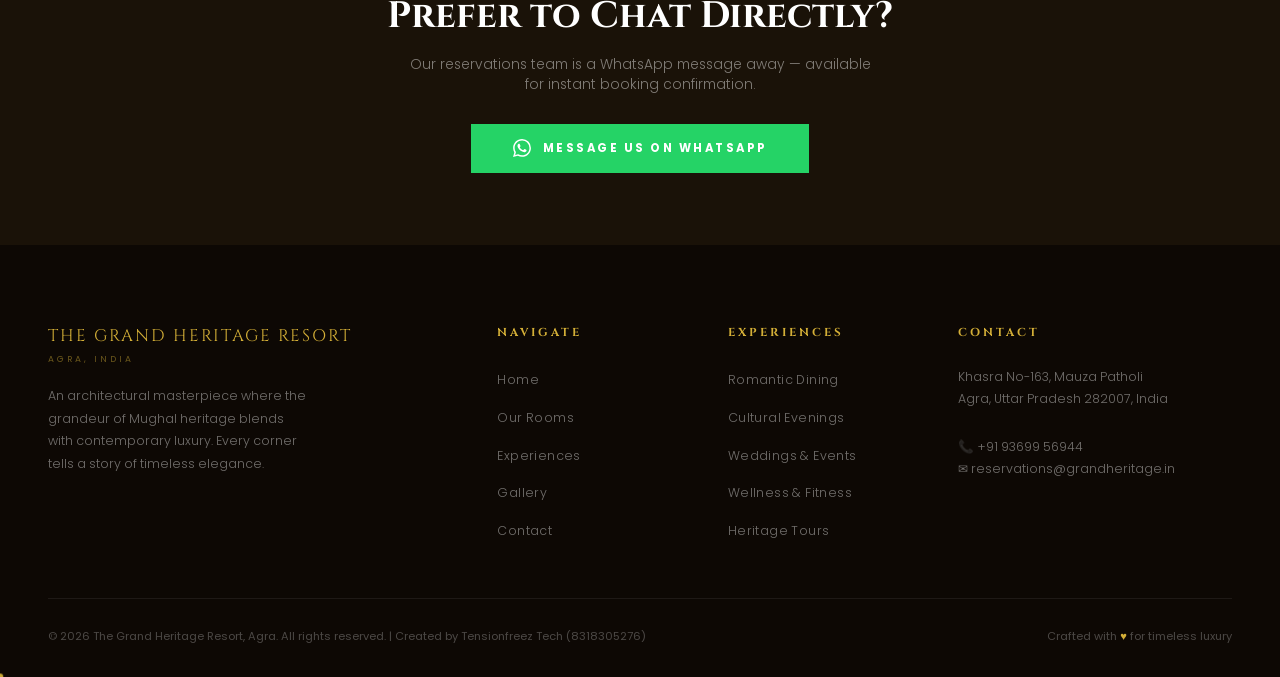
==== commit f8c9a30b: "jacuzi fix" ====
--- a/contact.html
+++ b/contact.html
@@ -33,7 +33,7 @@
       <li><a href="gallery.html" id="nav-gallery">Gallery</a></li>
       <li><a href="contact.html" id="nav-contact" class="active">Contact</a></li>
     </ul>
-    <a href="https://wa.me/918318305276?text=Hello%20I%20want%20to%20book%20a%20room%20at%20The%20Grand%20Heritage%20Resort"
+    <a href="https://the-grand-heritage-resort.roomnexa.com/"
       target="_blank" rel="noopener" class="nav-cta"><span>Book Now</span></a>
     <button class="hamburger" id="hamburger" aria-label="Open menu" aria-expanded="false">
       <span></span><span></span><span></span>
@@ -51,7 +51,7 @@
     <div class="mob-divider"></div>
     <a href="contact.html" onclick="closeMobile()">Contact</a>
     <div class="mob-divider"></div>
-    <a href="https://wa.me/918318305276?text=Hello%20I%20want%20to%20book%20a%20room%20at%20The%20Grand%20Heritage%20Resort"
+    <a href="https://the-grand-heritage-resort.roomnexa.com/"
       target="_blank" rel="noopener" class="mob-book" onclick="closeMobile()">Book Now</a>
   </div>
 
@@ -86,8 +86,8 @@
             <div class="info-icon">📞</div>
             <div>
               <div class="info-title">Phone & WhatsApp</div>
-              <div class="info-value"><a href="tel:+918318305276">+91 83183 05276/9369956944/9897927595</a><br><a
-                  href="https://wa.me/918318305276?text=Hello%20I%20want%20to%20book%20a%20room%20at%20The%20Grand%20Heritage%20Resort"
+              <div class="info-value"><a href="tel:+919369956944">+91 93699 56944</a> / <a href="tel:+919897927595">+91 98979 27595</a><br><a
+                  href="https://wa.me/919369956944?text=Hello%20I%20want%20to%20book%20a%20room%20at%20The%20Grand%20Heritage%20Resort"
                   target="_blank" rel="noopener">Chat on WhatsApp →</a></div>
             </div>
           </div>
@@ -137,7 +137,7 @@
           <div class="form-group"><label>Special Requests or Message</label><textarea id="message"
               placeholder="Tell us how we can make your stay exceptional..."></textarea></div>
           <a id="waSubmitBtn"
-            href="https://wa.me/918318305276?text=Hello%20I%20want%20to%20book%20a%20room%20at%20The%20Grand%20Heritage%20Resort"
+            href="https://wa.me/919369956944?text=Hello%20I%20want%20to%20book%20a%20room%20at%20The%20Grand%20Heritage%20Resort"
             target="_blank" rel="noopener" style="display:block;">
             <button class="btn-wa" style="width:100%;justify-content:center;">
               <svg width="16" height="16" viewBox="0 0 24 24" fill="currentColor">
@@ -157,7 +157,7 @@
   <section class="wa-cta sr">
     <h2>Prefer to Chat Directly?</h2>
     <p>Our reservations team is a WhatsApp message away — available for instant booking confirmation.</p>
-    <a href="https://wa.me/918318305276?text=Hello%20I%20want%20to%20book%20a%20room%20at%20The%20Grand%20Heritage%20Resort"
+    <a href="https://wa.me/919369956944?text=Hello%20I%20want%20to%20book%20a%20room%20at%20The%20Grand%20Heritage%20Resort"
       target="_blank" rel="noopener" class="btn-wa">
       <svg width="18" height="18" viewBox="0 0 24 24" fill="currentColor">
         <path
@@ -167,11 +167,16 @@
     </a>
   </section>
 
-  <a href="https://wa.me/918318305276?text=Hello%20I%20want%20to%20book%20a%20room%20at%20The%20Grand%20Heritage%20Resort"
-    target="_blank" rel="noopener" class="float-wa" aria-label="WhatsApp Booking"><svg viewBox="0 0 24 24">
-      <path
-        d="M17.472 14.382c-.297-.149-1.758-.867-2.03-.967-.273-.099-.471-.148-.67.15-.197.297-.767.966-.94 1.164-.173.199-.347.223-.644.075-.297-.15-1.255-.463-2.39-1.475-.883-.788-1.48-1.761-1.653-2.059-.173-.297-.018-.458.13-.606.134-.133.298-.347.446-.52.149-.174.198-.298.298-.497.099-.198.05-.371-.025-.52-.075-.149-.669-1.612-.916-2.207-.242-.579-.487-.5-.669-.51-.173-.008-.371-.01-.57-.01-.198 0-.52.074-.792.372-.272.297-1.04 1.016-1.04 2.479 0 1.462 1.065 2.875 1.213 3.074.149.198 2.096 3.2 5.077 4.487.709.306 1.262.489 1.694.625.712.227 1.36.195 1.871.118.571-.085 1.758-.719 2.006-1.413.248-.694.248-1.289.173-1.413-.074-.124-.272-.198-.57-.347m-5.421 7.403h-.004a9.87 9.87 0 01-5.031-1.378l-.361-.214-3.741.982.998-3.648-.235-.374a9.86 9.86 0 01-1.51-5.26c.001-5.45 4.436-9.884 9.888-9.884 2.64 0 5.122 1.03 6.988 2.898a9.825 9.825 0 012.893 6.994c-.003 5.45-4.437 9.884-9.885 9.884m8.413-18.297A11.815 11.815 0 0012.05 0C5.495 0 .16 5.335.157 11.892c0 2.096.547 4.142 1.588 5.945L.057 24l6.305-1.654a11.882 11.882 0 005.683 1.448h.005c6.554 0 11.89-5.335 11.893-11.893a11.821 11.821 0 00-3.48-8.413z" />
-    </svg></a>
+  <div class="float-cta-group">
+    <a href="tel:+919369956944" class="float-call" aria-label="Call Us">
+      <svg viewBox="0 0 24 24"><path d="M6.62 10.79c1.44 2.83 3.76 5.14 6.59 6.59l2.2-2.2c.27-.27.67-.36 1.02-.24 1.12.37 2.33.57 3.57.57.55 0 1 .45 1 1V20c0 .55-.45 1-1 1-9.39 0-17-7.61-17-17 0-.55.45-1 1-1h3.5c.55 0 1 .45 1 1 0 1.25.2 2.45.57 3.57.11.35.03.74-.25 1.02l-2.2 2.2z"/></svg>
+    </a>
+    <a href="https://wa.me/919369956944?text=Hello%20I%20want%20to%20book%20a%20room%20at%20The%20Grand%20Heritage%20Resort"
+      target="_blank" rel="noopener" class="float-wa" aria-label="WhatsApp Booking"><svg viewBox="0 0 24 24">
+        <path
+          d="M17.472 14.382c-.297-.149-1.758-.867-2.03-.967-.273-.099-.471-.148-.67.15-.197.297-.767.966-.94 1.164-.173.199-.347.223-.644.075-.297-.15-1.255-.463-2.39-1.475-.883-.788-1.48-1.761-1.653-2.059-.173-.297-.018-.458.13-.606.134-.133.298-.347.446-.52.149-.174.198-.298.298-.497.099-.198.05-.371-.025-.52-.075-.149-.669-1.612-.916-2.207-.242-.579-.487-.5-.669-.51-.173-.008-.371-.01-.57-.01-.198 0-.52.074-.792.372-.272.297-1.04 1.016-1.04 2.479 0 1.462 1.065 2.875 1.213 3.074.149.198 2.096 3.2 5.077 4.487.709.306 1.262.489 1.694.625.712.227 1.36.195 1.871.118.571-.085 1.758-.719 2.006-1.413.248-.694.248-1.289.173-1.413-.074-.124-.272-.198-.57-.347m-5.421 7.403h-.004a9.87 9.87 0 01-5.031-1.378l-.361-.214-3.741.982.998-3.648-.235-.374a9.86 9.86 0 01-1.51-5.26c.001-5.45 4.436-9.884 9.888-9.884 2.64 0 5.122 1.03 6.988 2.898a9.825 9.825 0 012.893 6.994c-.003 5.45-4.437 9.884-9.885 9.884m8.413-18.297A11.815 11.815 0 0012.05 0C5.495 0 .16 5.335.157 11.892c0 2.096.547 4.142 1.588 5.945L.057 24l6.305-1.654a11.882 11.882 0 005.683 1.448h.005c6.554 0 11.89-5.335 11.893-11.893a11.821 11.821 0 00-3.48-8.413z" />
+      </svg></a>
+  </div>
   <footer>
     <div class="footer-grid">
       <div class="footer-brand footer-col">
@@ -199,19 +204,19 @@
           <li><a href="experiences.html">Romantic Dining</a></li>
           <li><a href="experiences.html">Cultural Evenings</a></li>
           <li><a href="experiences.html">Weddings & Events</a></li>
-          <li><a href="experiences.html">Wellness & Spa</a></li>
+          <li><a href="experiences.html">Wellness &amp; Fitness</a></li>
           <li><a href="experiences.html">Heritage Tours</a></li>
         </ul>
       </div>
       <div class="footer-col">
         <h4>Contact</h4>
         <p>Khasra No-163, Mauza Patholi<br>Agra, Uttar Pradesh 282007, India</p><br>
-        <p>📞 +91 83183 05276</p>
+        <p>📞 <a href="tel:+919369956944" style="color:inherit;">+91 93699 56944</a></p>
         <p>✉ reservations@grandheritage.in</p>
       </div>
     </div>
     <div class="footer-bottom">
-      <span>© 2025 The Grand Heritage Resort, Agra. All rights reserved.</span>
+      <span>© 2026 The Grand Heritage Resort, Agra. All rights reserved. | Created by Tensionfreez Tech (8318305276)</span>
       <span>Crafted with <span class="footer-gold">♥</span> for timeless luxury</span>
     </div>
   </footer>
@@ -247,7 +252,7 @@
             text = "Hello I want to book a room at The Grand Heritage Resort";
           }
 
-          const phoneNum = "918318305276";
+          const phoneNum = "919369956944";
           const url = `https://wa.me/${phoneNum}?text=${encodeURIComponent(text)}`;
           window.open(url, '_blank');
         });
--- a/style.css
+++ b/style.css
@@ -292,21 +292,38 @@
 /* ----------------------------------------------------------------
    8. FLOATING WHATSAPP — FIX position, size, no overlap
    ---------------------------------------------------------------- */
+.float-cta-group {
+  position: fixed; bottom: 1.5rem; right: 1.5rem;
+  z-index: 9990;
+  display: flex; flex-direction: column; gap: 12px;
+}
+.float-wa, .float-call {
+  position: relative; width: 52px; height: 52px;
+  border-radius: 50%; display: flex; align-items: center; justify-content: center;
+  transition: transform .3s var(--ease-spring), box-shadow .3s;
+}
 .float-wa {
-  position: fixed; bottom: 1.5rem; right: 1.5rem;
-  z-index: 9990; width: 52px; height: 52px;
-  background: #25D366; border-radius: 50%;
-  display: flex; align-items: center; justify-content: center;
+  background: #25D366;
   box-shadow: 0 4px 18px rgba(37,211,102,.4);
   animation: waFloat 3s ease-in-out infinite;
-  transition: transform .3s var(--ease-spring), box-shadow .3s;
+}
+.float-call {
+  background: var(--gold);
+  box-shadow: 0 4px 18px rgba(212,175,55,.4);
+  animation: waFloat 3s ease-in-out infinite;
+  animation-delay: 1.5s;
 }
 .float-wa:hover {
   transform: scale(1.15) translateY(-3px) !important;
   animation: none;
   box-shadow: 0 8px 32px rgba(37,211,102,.55), 0 0 0 6px rgba(37,211,102,.12);
 }
-.float-wa svg { width: 26px; height: 26px; fill: #fff; }
+.float-call:hover {
+  transform: scale(1.15) translateY(-3px) !important;
+  animation: none;
+  box-shadow: 0 8px 32px rgba(212,175,55,.55), 0 0 0 6px rgba(212,175,55,.12);
+}
+.float-wa svg, .float-call svg { width: 26px; height: 26px; fill: #fff; }
 @keyframes waFloat { 0%,100%{transform:translateY(0)} 50%{transform:translateY(-5px)} }
 @keyframes waPulse {
   0%  { box-shadow: 0 4px 18px rgba(37,211,102,.4), 0 0 0 0 rgba(37,211,102,.25); }
@@ -1070,9 +1087,10 @@
   /* Contact form */
   .form-row { grid-template-columns: 1fr; }
   .contact-section { padding: 4.5rem 1.4rem; }
-  /* Float WA */
-  .float-wa { width: 46px; height: 46px; bottom: 1.2rem; right: 1.2rem; }
-  .float-wa svg { width: 22px; height: 22px; }
+  /* Float CTAs */
+  .float-cta-group { bottom: 1.2rem; right: 1.2rem; gap: 10px; }
+  .float-wa, .float-call { width: 46px; height: 46px; }
+  .float-wa svg, .float-call svg { width: 22px; height: 22px; }
   /* Page hero */
   .page-hero { height: 46vh; min-height: 300px; padding-bottom: 3.5rem; }
   /* Lightbox nav */
